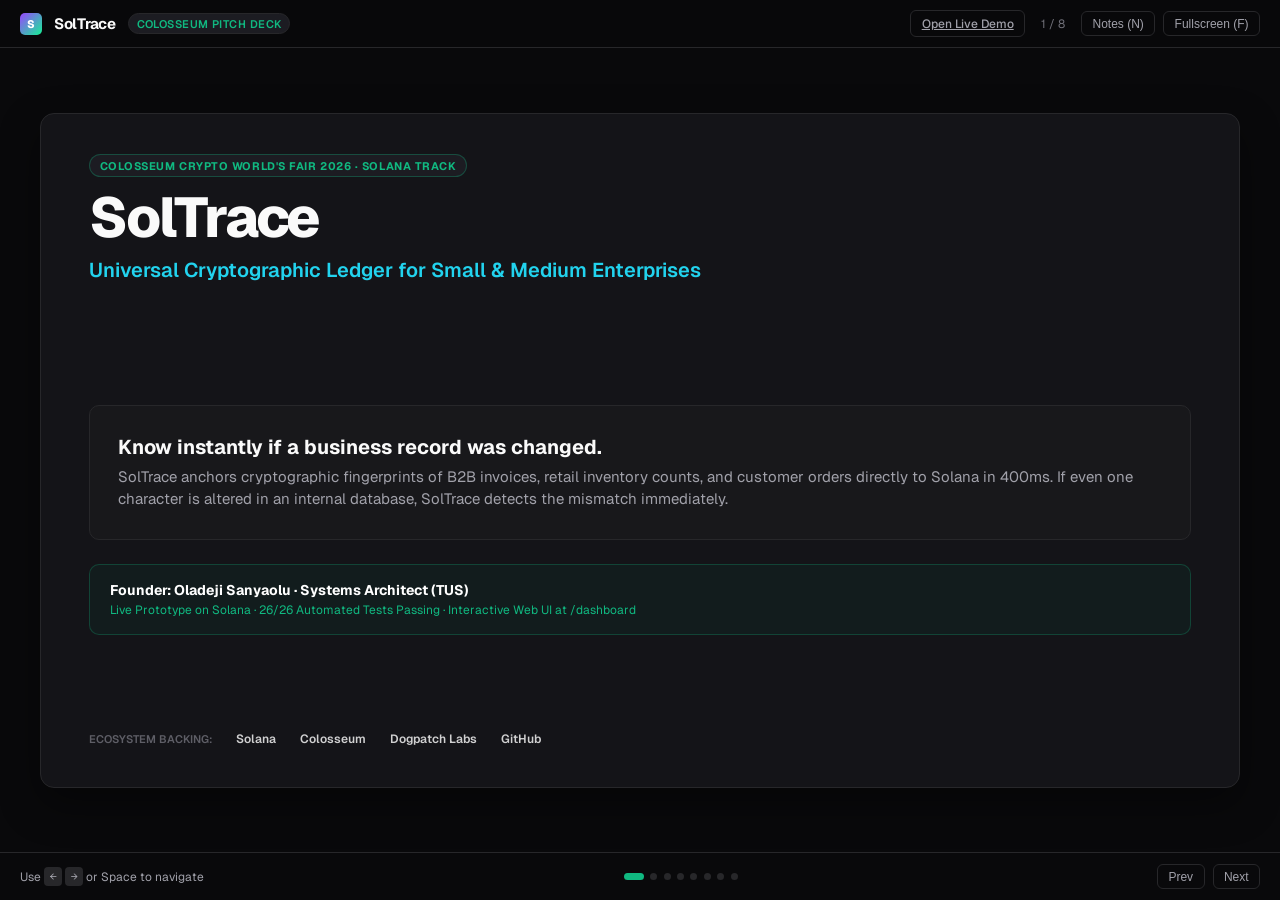
==== soltrace/static/presentation.html @ b333f0be "feat(presentation): add web presentation viewer and route /presentation" ====
<!DOCTYPE html>
<html lang="en">
<head>
  <meta charset="UTF-8">
  <meta name="viewport" content="width=device-width, initial-scale=1">
  <meta name="color-scheme" content="dark">
  <title>SolTrace — Colosseum Crypto World's Fair 2026 Pitch Deck</title>
  <link rel="preconnect" href="https://fonts.googleapis.com">
  <link rel="preconnect" href="https://fonts.gstatic.com" crossorigin>
  <link rel="stylesheet" href="https://fonts.googleapis.com/css2?family=Geist:wght@400;500;600;700;800&family=Geist+Mono:wght@400;500;600&display=swap">
  <style>
    :root {
      --bg: #09090b;
      --card-bg: #141418;
      --card-border: #27272a;
      --pill-bg: #1c1c22;
      --text: #fafafa;
      --text-muted: #a1a1aa;
      --text-dim: #71717a;
      --cyan: #22d3ee;
      --emerald: #10b981;
      --rose: #f43f5e;
      --purple: #9945FF;
      --amber: #f59e0b;
      --font-sans: 'Geist', -apple-system, BlinkMacSystemFont, sans-serif;
      --font-mono: 'Geist Mono', monospace;
    }

    *, *::before, *::after {
      box-sizing: border-box;
      margin: 0;
      padding: 0;
    }

    body {
      background-color: var(--bg);
      color: var(--text);
      font-family: var(--font-sans);
      overflow: hidden;
      width: 100vw;
      height: 100vh;
      display: flex;
      flex-direction: column;
      user-select: none;
    }

    /* Top presentation navigation bar */
    .deck-topbar {
      height: 48px;
      border-bottom: 1px solid var(--card-border);
      background: rgba(9, 9, 11, 0.85);
      backdrop-filter: blur(12px);
      display: flex;
      align-items: center;
      justify-content: space-between;
      padding: 0 1.25rem;
      z-index: 50;
      flex-shrink: 0;
    }

    .brand-group {
      display: flex;
      align-items: center;
      gap: 0.75rem;
    }

    .brand-mark {
      width: 22px;
      height: 22px;
      border-radius: 5px;
      background: linear-gradient(135deg, var(--purple), #14F195);
      display: flex;
      align-items: center;
      justify-content: center;
      font-size: 11px;
      font-weight: 800;
      color: #fff;
    }

    .brand-name {
      font-weight: 700;
      font-size: 0.9375rem;
      letter-spacing: -0.02em;
    }

    .brand-tag {
      font-size: 0.6875rem;
      font-weight: 600;
      color: var(--emerald);
      background: var(--pill-bg);
      border: 1px solid var(--card-border);
      padding: 0.15rem 0.5rem;
      border-radius: 9999px;
      text-transform: uppercase;
      letter-spacing: 0.04em;
    }

    .topbar-controls {
      display: flex;
      align-items: center;
      gap: 0.5rem;
    }

    .btn-ctrl {
      background: transparent;
      border: 1px solid var(--card-border);
      color: var(--text-muted);
      font-size: 0.75rem;
      font-weight: 500;
      padding: 0.3rem 0.65rem;
      border-radius: 6px;
      cursor: pointer;
      transition: all 0.15s ease;
      display: inline-flex;
      align-items: center;
      gap: 0.35rem;
    }

    .btn-ctrl:hover {
      background: var(--card-bg);
      color: var(--text);
      border-color: #3f3f46;
    }

    .btn-ctrl.active {
      background: var(--card-bg);
      color: var(--emerald);
      border-color: var(--emerald);
    }

    /* Deck viewport and slides */
    .deck-viewport {
      flex: 1;
      display: flex;
      align-items: center;
      justify-content: center;
      position: relative;
      padding: 1rem 1.5rem;
    }

    .slide {
      width: 100%;
      max-width: 1200px;
      height: 100%;
      max-height: 675px; /* 16:9 aspect ratio */
      background: var(--card-bg);
      border: 1px solid var(--card-border);
      border-radius: 14px;
      box-shadow: 0 16px 40px rgba(0, 0, 0, 0.4);
      display: none;
      flex-direction: column;
      padding: 2.5rem 3rem;
      position: relative;
      animation: fadeIn 0.25s ease-out;
    }

    .slide.active {
      display: flex;
    }

    @keyframes fadeIn {
      from { opacity: 0; transform: translateY(6px); }
      to { opacity: 1; transform: translateY(0); }
    }

    /* Header component inside slide */
    .slide-header {
      margin-bottom: 1.5rem;
      flex-shrink: 0;
    }

    .slide-eyebrow {
      display: inline-flex;
      align-items: center;
      font-size: 0.6875rem;
      font-weight: 700;
      letter-spacing: 0.05em;
      text-transform: uppercase;
      padding: 0.2rem 0.6rem;
      border-radius: 9999px;
      background: var(--pill-bg);
      border: 1px solid var(--card-border);
      margin-bottom: 0.6rem;
    }

    .slide-eyebrow.green { color: var(--emerald); border-color: rgba(16, 185, 129, 0.3); }
    .slide-eyebrow.rose { color: var(--rose); border-color: rgba(244, 63, 94, 0.3); }
    .slide-eyebrow.cyan { color: var(--cyan); border-color: rgba(34, 211, 238, 0.3); }

    .slide-title {
      font-size: 1.875rem;
      font-weight: 800;
      letter-spacing: -0.03em;
      color: var(--text);
      line-height: 1.15;
      margin-bottom: 0.35rem;
    }

    .slide-subtitle {
      font-size: 0.9375rem;
      color: var(--text-muted);
      line-height: 1.45;
    }

    .slide-body {
      flex: 1;
      display: flex;
      flex-direction: column;
      justify-content: center;
    }

    /* Cards grid */
    .grid-3 {
      display: grid;
      grid-template-columns: repeat(3, 1fr);
      gap: 1.25rem;
      height: 100%;
    }

    .grid-2 {
      display: grid;
      grid-template-columns: repeat(2, 1fr);
      gap: 1.5rem;
      height: 100%;
    }

    .grid-4 {
      display: grid;
      grid-template-columns: repeat(4, 1fr);
      gap: 1rem;
    }

    .card {
      background: rgba(24, 24, 27, 0.6);
      border: 1px solid var(--card-border);
      border-radius: 10px;
      padding: 1.25rem;
      display: flex;
      flex-direction: column;
    }

    .card.highlight-emerald {
      border-color: rgba(16, 185, 129, 0.4);
      background: rgba(16, 185, 129, 0.04);
    }

    .card.highlight-cyan {
      border-color: rgba(34, 211, 238, 0.4);
      background: rgba(34, 211, 238, 0.04);
    }

    .stat-badge {
      font-size: 2.25rem;
      font-weight: 800;
      letter-spacing: -0.04em;
      line-height: 1;
      margin-bottom: 0.5rem;
    }

    .stat-badge.rose { color: var(--rose); }
    .stat-badge.amber { color: var(--amber); }
    .stat-badge.cyan { color: var(--cyan); }
    .stat-badge.emerald { color: var(--emerald); }

    .card-title {
      font-size: 1rem;
      font-weight: 700;
      color: var(--text);
      margin-bottom: 0.25rem;
    }

    .card-sub {
      font-size: 0.75rem;
      color: var(--text-muted);
      margin-bottom: 0.75rem;
    }

    .card-list {
      list-style: none;
      font-size: 0.8125rem;
      color: var(--text);
      display: flex;
      flex-direction: column;
      gap: 0.45rem;
      line-height: 1.4;
    }

    .card-list li {
      position: relative;
      padding-left: 0.95rem;
    }

    .card-list li::before {
      content: '•';
      position: absolute;
      left: 0;
      color: var(--text-muted);
    }

    /* Architecture / Flow row */
    .flow-row {
      display: grid;
      grid-template-columns: repeat(4, 1fr);
      gap: 1rem;
      align-items: stretch;
      margin-bottom: 1.25rem;
    }

    .flow-card {
      background: #18181b;
      border: 1px solid var(--card-border);
      border-radius: 8px;
      padding: 1rem;
      display: flex;
      flex-direction: column;
      gap: 0.4rem;
    }

    .flow-card-head {
      font-size: 0.6875rem;
      font-weight: 700;
      text-transform: uppercase;
      letter-spacing: 0.04em;
    }

    .flow-card-title {
      font-size: 0.9375rem;
      font-weight: 700;
      color: var(--text);
    }

    .flow-card-body {
      font-size: 0.75rem;
      color: var(--text-muted);
      line-height: 1.4;
    }

    /* Comparison Table */
    .comp-table {
      width: 100%;
      border-collapse: collapse;
      font-size: 0.8125rem;
      margin-bottom: 1.25rem;
    }

    .comp-table th {
      text-align: left;
      font-size: 0.6875rem;
      font-weight: 700;
      text-transform: uppercase;
      color: var(--text-muted);
      padding: 0.5rem 0.85rem;
      border-bottom: 1px solid var(--card-border);
    }

    .comp-table td {
      padding: 0.75rem 0.85rem;
      border-bottom: 1px solid var(--card-border);
      color: var(--text);
    }

    .comp-table tr.highlight-row {
      background: rgba(16, 185, 129, 0.08);
      font-weight: 600;
    }

    .comp-table tr.highlight-row td {
      border-top: 1px solid var(--emerald);
      border-bottom: 1px solid var(--emerald);
      color: #fff;
    }

    /* Footer Bottom Controls */
    .deck-bottombar {
      height: 48px;
      border-top: 1px solid var(--card-border);
      background: var(--bg);
      display: flex;
      align-items: center;
      justify-content: space-between;
      padding: 0 1.25rem;
      font-size: 0.75rem;
      color: var(--text-muted);
      z-index: 50;
      flex-shrink: 0;
    }

    .slide-dots {
      display: flex;
      align-items: center;
      gap: 0.4rem;
    }

    .dot {
      width: 7px;
      height: 7px;
      border-radius: 50%;
      background: var(--card-border);
      cursor: pointer;
      transition: all 0.2s ease;
    }

    .dot.active {
      width: 20px;
      border-radius: 9999px;
      background: var(--emerald);
    }

    /* Speaker Notes Modal */
    .notes-drawer {
      position: fixed;
      bottom: 48px;
      left: 0;
      right: 0;
      height: 160px;
      background: rgba(15, 15, 18, 0.98);
      border-top: 1px solid var(--card-border);
      padding: 1.25rem 2rem;
      overflow-y: auto;
      z-index: 100;
      display: none;
      box-shadow: 0 -10px 30px rgba(0, 0, 0, 0.5);
    }

    .notes-drawer.open {
      display: block;
    }

    .notes-title {
      font-size: 0.6875rem;
      font-weight: 700;
      text-transform: uppercase;
      letter-spacing: 0.05em;
      color: var(--emerald);
      margin-bottom: 0.35rem;
    }

    .notes-text {
      font-size: 0.875rem;
      color: var(--text);
      line-height: 1.6;
      font-family: var(--font-sans);
    }

    .mono { font-family: var(--font-mono); }
  </style>
</head>
<body>

  <!-- Top bar -->
  <header class="deck-topbar">
    <div class="brand-group">
      <div class="brand-mark">S</div>
      <span class="brand-name">SolTrace</span>
      <span class="brand-tag">Colosseum Pitch Deck</span>
    </div>
    <div class="topbar-controls">
      <a href="/dashboard" class="btn-ctrl" target="_blank" rel="noopener">Open Live Demo</a>
      <span style="font-size:0.75rem; color:var(--text-dim); margin:0 0.5rem;" id="slide-num-label">1 / 8</span>
      <button class="btn-ctrl" id="btn-notes" title="Toggle speaker notes (N)">Notes (N)</button>
      <button class="btn-ctrl" id="btn-fullscreen" title="Toggle fullscreen (F)">Fullscreen (F)</button>
    </div>
  </header>

  <!-- Slide Viewport -->
  <main class="deck-viewport">

    <!-- ================= SLIDE 1 ================= -->
    <section class="slide active" id="slide-1" data-title="Title Slide">
      <div class="slide-header">
        <span class="slide-eyebrow green">Colosseum Crypto World's Fair 2026 · Solana Track</span>
        <h1 class="slide-title" style="font-size:3.5rem; letter-spacing:-0.04em;">SolTrace</h1>
        <p class="slide-subtitle" style="font-size:1.25rem; font-weight:600; color:var(--cyan);">
          Universal Cryptographic Ledger for Small & Medium Enterprises
        </p>
      </div>
      <div class="slide-body">
        <div class="card" style="margin-bottom:1.5rem; background:#18181b; padding:1.75rem;">
          <h2 style="font-size:1.25rem; font-weight:700; margin-bottom:0.4rem;">Know instantly if a business record was changed.</h2>
          <p style="color:var(--text-muted); font-size:0.9375rem; line-height:1.5;">
            SolTrace anchors cryptographic fingerprints of B2B invoices, retail inventory counts, and customer orders directly to Solana in 400ms. If even one character is altered in an internal database, SolTrace detects the mismatch immediately.
          </p>
        </div>
        <div class="card" style="padding:1rem 1.25rem; background:rgba(16, 185, 129, 0.05); border-color:rgba(16, 185, 129, 0.25);">
          <div style="font-weight:700; font-size:0.875rem; color:#fff;">
            Founder: Oladeji Sanyaolu · Systems Architect (TUS)
          </div>
          <div style="font-size:0.75rem; color:var(--emerald); margin-top:0.2rem;">
            Live Prototype on Solana · 26/26 Automated Tests Passing · Interactive Web UI at /dashboard
          </div>
        </div>
      </div>
      <div style="margin-top:auto; display:flex; gap:1.5rem; align-items:center; opacity:0.8;">
        <span style="font-size:0.6875rem; font-weight:600; color:var(--text-dim); text-transform:uppercase;">Ecosystem Backing:</span>
        <span style="font-size:0.75rem; font-weight:600; color:#fff;">Solana</span>
        <span style="font-size:0.75rem; font-weight:600; color:#fff;">Colosseum</span>
        <span style="font-size:0.75rem; font-weight:600; color:#fff;">Dogpatch Labs</span>
        <span style="font-size:0.75rem; font-weight:600; color:#fff;">GitHub</span>
      </div>
    </section>

    <!-- ================= SLIDE 2 ================= -->
    <section class="slide" id="slide-2" data-title="The Problem">
      <div class="slide-header">
        <span class="slide-eyebrow rose">The Problem · $180B+ Annual Crisis</span>
        <h2 class="slide-title">Centralized Business Databases Are Completely Mutable</h2>
        <p class="slide-subtitle">QuickBooks, Shopify, and SQL databases permit silent out-of-band record alterations with zero cryptographic trace.</p>
      </div>
      <div class="slide-body">
        <div class="grid-3">
          <div class="card">
            <div class="stat-badge rose">$3.0B+</div>
            <h3 class="card-title">B2B Wire & Invoice Fraud (BEC)</h3>
            <p class="card-sub">FBI IC3 Report · $123k avg loss per business</p>
            <ul class="card-list">
              <li>Attackers or rogue insiders alter recipient IBANs in database right before payout approval.</li>
              <li>Accounts payable wires funds to offshore scammer account.</li>
              <li>Standard database logs can be wiped or truncated by anyone with server privileges.</li>
            </ul>
          </div>
          <div class="card">
            <div class="stat-badge amber">$112B+</div>
            <h3 class="card-title">Retail Inventory Shrinkage</h3>
            <p class="card-sub">NRF Annual Survey · 29% Employee Theft</p>
            <ul class="card-list">
              <li>Workers physically take high-value laptops/GPUs and overwrite stock quantities in SQL.</li>
              <li>Missing stock written off as "damaged goods" with zero mathematical non-repudiation.</li>
              <li>Inventory systems only store the latest state, leaving owners unable to prove fraud.</li>
            </ul>
          </div>
          <div class="card">
            <div class="stat-badge cyan">5%</div>
            <h3 class="card-title">Annual Revenue Lost to Fraud</h3>
            <p class="card-sub">ACFE Global Study · $100k+ median loss</p>
            <ul class="card-list">
              <li>Billing tampering schemes persist for 12+ months before accidental discovery.</li>
              <li>Small businesses lack complex multi-tier internal controls.</li>
              <li>CPAs spend hundreds of hours manually sampling paper receipts with zero certainty.</li>
            </ul>
          </div>
        </div>
      </div>
    </section>

    <!-- ================= SLIDE 3 ================= -->
    <section class="slide" id="slide-3" data-title="The Solution">
      <div class="slide-header">
        <span class="slide-eyebrow green">The Solution · Zero-Trust Integrity</span>
        <h2 class="slide-title">SolTrace: An Invisible Cryptographic Sidecar for Any SME</h2>
        <p class="slide-subtitle">Computes deterministic state seals and anchors them to Solana in ~400ms with zero crypto friction.</p>
      </div>
      <div class="slide-body">
        <div class="flow-row">
          <div class="flow-card">
            <span class="flow-card-head" style="color:var(--text-muted);">1. Business Source</span>
            <div class="flow-card-title">Existing Software</div>
            <div class="flow-card-body">QuickBooks, Xero, Shopify, InvenTree, and SQL databases emit webhook events.</div>
          </div>
          <div class="flow-card" style="border-color:var(--cyan);">
            <span class="flow-card-head" style="color:var(--cyan);">2. SolTrace Sidecar</span>
            <div class="flow-card-title">Deterministic Seal</div>
            <div class="flow-card-body">Canonical JSON normalizer computes SHA-256 state seal across critical business values.</div>
          </div>
          <div class="flow-card" style="border-color:var(--purple);">
            <span class="flow-card-head" style="color:var(--purple);">3. Solana Consensus</span>
            <div class="flow-card-title">SPL Memo Program</div>
            <div class="flow-card-body">Anchors fingerprint directly on-chain in 400ms for $0.00025. Zero private data on-chain.</div>
          </div>
          <div class="flow-card" style="border-color:var(--emerald);">
            <span class="flow-card-head" style="color:var(--emerald);">4. Continuous Audit</span>
            <div class="flow-card-title">Tamper Detection</div>
            <div class="flow-card-body">Live SQL row compared against Solana seal. Immediate alert & forensic diff if modified.</div>
          </div>
        </div>
        <div class="grid-3">
          <div class="card">
            <h4 style="font-size:0.875rem; font-weight:700; color:var(--cyan); margin-bottom:0.25rem;">Deterministic State Seals</h4>
            <p style="font-size:0.75rem; color:var(--text-muted);">Lexicographically sorted JSON keys and normalized whitespace guarantee exact identical hashes across platforms.</p>
          </div>
          <div class="card">
            <h4 style="font-size:0.875rem; font-weight:700; color:var(--emerald); margin-bottom:0.25rem;">400ms Sub-Second Finality</h4>
            <p style="font-size:0.75rem; color:var(--text-muted);">Powered by Solana's SPL Memo Program. Instant confirmation during checkout or invoice issuance with zero lag.</p>
          </div>
          <div class="card">
            <h4 style="font-size:0.875rem; font-weight:700; color:var(--purple); margin-bottom:0.25rem;">Zero Private Data Leaks</h4>
            <p style="font-size:0.75rem; color:var(--text-muted);">Only one-way mathematical digests go on-chain. Confidential customer details and pricing remain 100% private.</p>
          </div>
        </div>
      </div>
    </section>

    <!-- ================= SLIDE 4 ================= -->
    <section class="slide" id="slide-4" data-title="Why Solana?">
      <div class="slide-header">
        <span class="slide-eyebrow cyan">Why Solana? · Sub-Cent Microeconomics</span>
        <h2 class="slide-title">Sub-Cent Cost & 400ms Finality Make Business Sealing Viable</h2>
        <p class="slide-subtitle">Solana is the only public blockchain where logging every commercial state transition is economically rational.</p>
      </div>
      <div class="slide-body">
        <table class="comp-table">
          <thead>
            <tr>
              <th>Platform</th>
              <th>Cost for 100,000 Records</th>
              <th>Confirmation Latency</th>
              <th>Commercial Verdict</th>
            </tr>
          </thead>
          <tbody>
            <tr>
              <td><strong>Ethereum Mainnet</strong></td>
              <td style="color:var(--rose);">~$25,000+</td>
              <td>12–15 min finality</td>
              <td style="color:var(--text-muted);">Financially impossible for SMEs</td>
            </tr>
            <tr>
              <td><strong>Polygon / Arbitrum L2s</strong></td>
              <td style="color:var(--amber);">~$200 – $500</td>
              <td>2–5 min finality</td>
              <td style="color:var(--text-muted);">Too expensive for daily inventory transactions</td>
            </tr>
            <tr>
              <td><strong>AWS CloudTrail / Splunk</strong></td>
              <td style="color:var(--amber);">~$400 / month</td>
              <td>Centralized DB</td>
              <td style="color:var(--text-muted);">Mutable centralized SQL; zero non-repudiation</td>
            </tr>
            <tr class="highlight-row">
              <td><strong>Solana Memo Program</strong></td>
              <td style="color:var(--emerald); font-weight:700;">&lt;$25.00 Total</td>
              <td>400ms Sub-Second</td>
              <td style="color:var(--emerald);">1,000x Cheaper • Sub-Cent Commercial Viability</td>
            </tr>
          </tbody>
        </table>
        <div class="grid-3">
          <div class="card highlight-emerald">
            <div class="stat-badge emerald" style="font-size:1.75rem;">$0.00025</div>
            <div class="card-title">Per Anchor Cost</div>
            <div style="font-size:0.75rem; color:var(--text-muted);">100,000 commercial record seals cost less than $25 total on Solana.</div>
          </div>
          <div class="card highlight-cyan">
            <div class="stat-badge cyan" style="font-size:1.75rem;">400ms</div>
            <div class="card-title">Slot Finality</div>
            <div style="font-size:0.75rem; color:var(--text-muted);">Instant record sealing with zero POS checkout or accounting delay.</div>
          </div>
          <div class="card">
            <div class="stat-badge" style="color:var(--purple); font-size:1.75rem;">&gt;95%</div>
            <div class="card-title">SaaS Gross Margins</div>
            <div style="font-size:0.75rem; color:var(--text-muted);">SolTrace charges $49–$149/mo while paying ~$2 in on-chain fees.</div>
          </div>
        </div>
      </div>
    </section>

    <!-- ================= SLIDE 5 ================= -->
    <section class="slide" id="slide-5" data-title="Working Prototype">
      <div class="slide-header">
        <span class="slide-eyebrow green">Working Prototype · 3 Core Verticals</span>
        <h2 class="slide-title">Live Interactive Showcase: 3 Steps Across 3 Verticals</h2>
        <p class="slide-subtitle">Fully working FastAPI REST gateway, Swagger UI (/docs), visual dashboard (/dashboard), and live verification badges.</p>
      </div>
      <div class="slide-body">
        <div class="grid-2">
          <div class="card" style="padding:1.5rem; background:#18181b;">
            <div style="font-size:0.75rem; font-weight:700; color:var(--cyan); text-transform:uppercase; margin-bottom:0.75rem;">
              The 3-Step Interactive Paradigm
            </div>
            <div style="display:flex; flex-direction:column; gap:1rem;">
              <div style="border-left:2px solid var(--emerald); padding-left:0.75rem;">
                <div style="font-weight:700; font-size:0.875rem;">Step 1: Seal Original</div>
                <div style="font-size:0.75rem; color:var(--text-muted);">Saves SHA-256 fingerprint on Solana Memo program. Returns confirmed signature link.</div>
              </div>
              <div style="border-left:2px solid var(--rose); padding-left:0.75rem;">
                <div style="font-weight:700; font-size:0.875rem;">Step 2: Someone Edits Database</div>
                <div style="font-size:0.75rem; color:var(--text-muted);">Simulates out-of-band SQL overwrite attack. App itself doesn't notice until audited.</div>
              </div>
              <div style="border-left:2px solid var(--cyan); padding-left:0.75rem;">
                <div style="font-weight:700; font-size:0.875rem;">Step 3: Check Against Solana</div>
                <div style="font-size:0.75rem; color:var(--text-muted);">Recalculates live hash and compares to on-chain seal. Instant forensic diff alert.</div>
              </div>
            </div>
          </div>
          <div class="card" style="padding:1.5rem;">
            <div style="font-size:0.75rem; font-weight:700; color:var(--emerald); text-transform:uppercase; margin-bottom:0.75rem;">
              Proven Across 3 Commercial Verticals
            </div>
            <div style="display:flex; flex-direction:column; gap:0.85rem;">
              <div>
                <div style="font-weight:700; font-size:0.875rem; color:#fff;">🧾 B2B Invoices & BEC Wire Defense</div>
                <div style="font-size:0.75rem; color:var(--text-muted);">Protects €18,265.50 invoice. Halts altered recipient IBAN & +€4k inflation fraud.</div>
              </div>
              <div>
                <div style="font-weight:700; font-size:0.875rem; color:#fff;">📦 Retail Hardware Inventory</div>
                <div style="font-size:0.75rem; color:var(--text-muted);">Store vault: Catches 10 stolen MacBooks (€28,990 shrinkage) and swapped RAM/SSD specs.</div>
              </div>
              <div>
                <div style="font-weight:700; font-size:0.875rem; color:#fff;">🛒 Customer Orders & Fulfilment</div>
                <div style="font-size:0.75rem; color:var(--text-muted);">E-commerce order: Catches address redirect to scammer drop house before shipping.</div>
              </div>
              <div style="padding-top:0.5rem; border-top:1px solid var(--card-border); font-size:0.75rem; color:var(--emerald);">
                ✔ Printable CPA Audit Certificates + Embeddable Verification Badges
              </div>
            </div>
          </div>
        </div>
      </div>
    </section>

    <!-- ================= SLIDE 6 ================= -->
    <section class="slide" id="slide-6" data-title="Business Model">
      <div class="slide-header">
        <span class="slide-eyebrow cyan">Business Model & GTM · Predictable SaaS</span>
        <h2 class="slide-title">High-Margin B2B SaaS with Organic App Store Distribution</h2>
        <p class="slide-subtitle">SMEs pay standard fiat subscriptions via Stripe. SolTrace handles gas, RPCs, and key management behind the scenes.</p>
      </div>
      <div class="slide-body">
        <div class="grid-2">
          <div class="card">
            <h3 class="card-title" style="color:var(--emerald); margin-bottom:1rem;">Predictable SaaS Tiers</h3>
            <div style="display:flex; flex-direction:column; gap:1rem;">
              <div>
                <div style="font-weight:700; font-size:0.9375rem;">Starter — $49 / month</div>
                <div style="font-size:0.75rem; color:var(--text-muted);">Up to 25,000 anchors/mo for retail shops & local businesses. Standard REST API.</div>
              </div>
              <div>
                <div style="font-weight:700; font-size:0.9375rem;">Growth — $149 / month</div>
                <div style="font-size:0.75rem; color:var(--text-muted);">Up to 100,000 anchors/mo + webhooks + 1-click verification badges + CPA certificates.</div>
              </div>
              <div>
                <div style="font-weight:700; font-size:0.9375rem;">Enterprise — $299+ / month</div>
                <div style="font-size:0.75rem; color:var(--text-muted);">Custom Postgres/MySQL CDC daemons, multi-store audit consolidation & SLA.</div>
              </div>
              <div style="font-size:0.75rem; color:var(--emerald); font-weight:600; padding-top:0.5rem; border-top:1px solid var(--card-border);">
                On-chain fees cost &lt;$2/mo per customer yielding &gt;95% gross margins.
              </div>
            </div>
          </div>
          <div class="card">
            <h3 class="card-title" style="color:var(--cyan); margin-bottom:1rem;">Frictionless Distribution Channels</h3>
            <div style="display:flex; flex-direction:column; gap:1.1rem;">
              <div>
                <div style="font-weight:700; font-size:0.875rem;">1. Accounting & POS App Stores</div>
                <div style="font-size:0.75rem; color:var(--text-muted);">1-click connectors for QuickBooks, Xero, and Shopify. Zero behavioral change required for SMEs.</div>
              </div>
              <div>
                <div style="font-weight:700; font-size:0.875rem;">2. CPA & Accounting Channel Partners</div>
                <div style="font-size:0.75rem; color:var(--text-muted);">Accounting firms mandate SolTrace to clients to cut year-end manual audit preparation by 80%.</div>
              </div>
              <div>
                <div style="font-weight:700; font-size:0.875rem;">3. Developer & SQL Extensions</div>
                <div style="font-size:0.75rem; color:var(--text-muted);">2-line configuration for PostgreSQL, MySQL, Supabase, and SQLite—letting developers seal tables effortlessly.</div>
              </div>
            </div>
          </div>
        </div>
      </div>
    </section>

    <!-- ================= SLIDE 7 ================= -->
    <section class="slide" id="slide-7" data-title="Founder-Market Fit">
      <div class="slide-header">
        <span class="slide-eyebrow green">Founder-Market Fit · Systems Engineering</span>
        <h2 class="slide-title">Built by an Engineer Who Understands Physical & Digital State</h2>
        <p class="slide-subtitle">Combining robotics systems engineering discipline with high-speed cryptographic consensus.</p>
      </div>
      <div class="slide-body">
        <div class="grid-2">
          <div class="card" style="align-items:center; text-align:center; padding:2rem;">
            <div style="width:130px; height:130px; border-radius:50%; background:linear-gradient(135deg, var(--purple), var(--cyan)); padding:3px; margin-bottom:1rem;">
              <div style="width:100%; height:100%; border-radius:50%; background:#18181b; display:flex; align-items:center; justify-content:center; font-size:2.5rem; font-weight:800; color:#fff;">OS</div>
            </div>
            <h3 style="font-size:1.25rem; font-weight:700; color:#fff;">Oladeji Sanyaolu</h3>
            <div style="font-size:0.8125rem; color:var(--cyan); font-weight:600; margin-top:0.2rem;">Founder & Systems Architect</div>
            <p style="font-size:0.75rem; color:var(--text-muted); margin-top:0.5rem; max-width:320px; line-height:1.5;">
              BEng in Computer Engineering with Robotics<br>
              Technological University of the Shannon (TUS)
            </p>
          </div>
          <div class="card" style="padding:1.5rem;">
            <div style="display:flex; flex-direction:column; gap:1rem;">
              <div>
                <div style="font-weight:700; font-size:0.875rem; color:var(--cyan);">Hardware & Systems Engineering Foundation</div>
                <div style="font-size:0.75rem; color:var(--text-muted); margin-top:0.2rem;">Deep expertise in embedded systems, component telemetry, microcontrollers, and state machine validation.</div>
              </div>
              <div>
                <div style="font-weight:700; font-size:0.875rem; color:var(--purple);">Database & Cryptographic Provenance</div>
                <div style="font-size:0.75rem; color:var(--text-muted); margin-top:0.2rem;">Architected the deterministic JSON hasher, verifiable transition ledger, and Solana Memo client with 26/26 automated tests.</div>
              </div>
              <div style="padding-top:0.75rem; border-top:1px solid var(--card-border);">
                <div style="font-size:0.8125rem; font-weight:700; color:var(--emerald); line-height:1.5;">
                  "Every business transaction deserves mathematical certainty. SolTrace bridges Main Street commerce and Solana consensus."
                </div>
              </div>
            </div>
          </div>
        </div>
      </div>
    </section>

    <!-- ================= SLIDE 8 ================= -->
    <section class="slide" id="slide-8" data-title="Roadmap & The Ask">
      <div class="slide-header">
        <span class="slide-eyebrow green">Roadmap & The Ask · Scale to 1,000 SMEs</span>
        <h2 class="slide-title">From Hackathon MVP to Scaling Across 1,000 SMEs</h2>
        <p class="slide-subtitle">Ready to onboard the first cohort of commercial design partners and accounting firms onto Solana.</p>
      </div>
      <div class="slide-body">
        <div class="grid-4" style="margin-bottom:1.25rem;">
          <div class="card highlight-cyan">
            <span style="font-size:0.6875rem; font-weight:700; color:var(--cyan);">Q3 2026 (Now)</span>
            <div style="font-weight:700; font-size:0.875rem; margin-top:0.2rem;">Colosseum MVP</div>
            <div style="font-size:0.6875rem; color:var(--text-muted); margin-top:0.35rem;">Working Solana engine, 26 automated tests, live UI dashboard.</div>
          </div>
          <div class="card">
            <span style="font-size:0.6875rem; font-weight:700; color:var(--text-muted);">Q4 2026</span>
            <div style="font-weight:700; font-size:0.875rem; margin-top:0.2rem;">SME Connectors</div>
            <div style="font-size:0.6875rem; color:var(--text-muted); margin-top:0.35rem;">QuickBooks & Shopify plugins, 50 pilot SMEs.</div>
          </div>
          <div class="card">
            <span style="font-size:0.6875rem; font-weight:700; color:var(--text-muted);">Q1 2027</span>
            <div style="font-weight:700; font-size:0.875rem; margin-top:0.2rem;">Mainnet Launch</div>
            <div style="font-size:0.6875rem; color:var(--text-muted); margin-top:0.35rem;">Public protocol launch, open SDK, CPA audit portal.</div>
          </div>
          <div class="card highlight-emerald">
            <span style="font-size:0.6875rem; font-weight:700; color:var(--emerald);">Q2 2027</span>
            <div style="font-weight:700; font-size:0.875rem; margin-top:0.2rem;">Scale to 1,000 SMEs</div>
            <div style="font-size:0.6875rem; color:var(--text-muted); margin-top:0.35rem;">European & global retail distribution, $1.2M ARR run-rate.</div>
          </div>
        </div>
        <div class="grid-2">
          <div class="card highlight-emerald" style="padding:1.25rem;">
            <div style="font-weight:700; font-size:0.9375rem; color:var(--emerald); margin-bottom:0.4rem;">Hackathon Next Steps & Goals</div>
            <ul class="card-list" style="font-size:0.75rem;">
              <li>Target: Top placement in the Colosseum Crypto World's Fair Solana Track ($100k prize pool).</li>
              <li>Pilot Traction: Onboarding our first 50 retail, wholesale, and B2B design partners across Ireland & UK.</li>
              <li>Ecosystem Growth: Seeking judge feedback, accounting firm intros, and developer integrations.</li>
            </ul>
          </div>
          <div class="card" style="padding:1.25rem;">
            <div style="font-weight:700; font-size:0.9375rem; color:var(--cyan); margin-bottom:0.4rem;">Get In Touch</div>
            <div style="font-size:0.75rem; display:flex; flex-direction:column; gap:0.25rem; color:var(--text-muted);">
              <div><strong style="color:#fff;">Founder:</strong> Oladeji Sanyaolu</div>
              <div><strong style="color:#fff;">Email:</strong> oladejisanyaolu@gmail.com</div>
              <div><strong style="color:#fff;">GitHub:</strong> github.com/DSGuy02</div>
              <div><strong style="color:#fff;">Project:</strong> SolTrace (Universal SME Cryptographic Ledger)</div>
            </div>
          </div>
        </div>
      </div>
    </section>

  </main>

  <!-- Speaker Notes Drawer -->
  <div class="notes-drawer" id="notes-drawer">
    <div class="notes-title" id="notes-slide-title">Slide 1: Title & Hook</div>
    <div class="notes-text" id="notes-content">
      "Good afternoon judges. My name is Oladeji Sanyaolu, and today I am excited to present SolTrace: the universal cryptographic ledger for Small and Medium Enterprises, powered by Solana..."
    </div>
  </div>

  <!-- Bottom Navigation Bar -->
  <footer class="deck-bottombar">
    <div>
      <span>Use <kbd style="background:var(--card-border); padding:0.15rem 0.35rem; border-radius:4px; font-family:var(--font-mono); font-size:0.6875rem;">←</kbd> <kbd style="background:var(--card-border); padding:0.15rem 0.35rem; border-radius:4px; font-family:var(--font-mono); font-size:0.6875rem;">→</kbd> or Space to navigate</span>
    </div>
    <div class="slide-dots" id="slide-dots">
      <div class="dot active" data-slide="1"></div>
      <div class="dot" data-slide="2"></div>
      <div class="dot" data-slide="3"></div>
      <div class="dot" data-slide="4"></div>
      <div class="dot" data-slide="5"></div>
      <div class="dot" data-slide="6"></div>
      <div class="dot" data-slide="7"></div>
      <div class="dot" data-slide="8"></div>
    </div>
    <div style="display:flex; gap:0.5rem;">
      <button class="btn-ctrl" id="btn-prev">Prev</button>
      <button class="btn-ctrl" id="btn-next">Next</button>
    </div>
  </footer>

  <script>
    const totalSlides = 8;
    let currentSlide = 1;

    const speakerNotes = {
      1: `[00:00 - 00:20] SPEAKER SCRIPT:\n"Good afternoon judges. My name is Oladeji Sanyaolu, and today I am excited to present SolTrace: the universal cryptographic ledger for Small and Medium Enterprises, powered by Solana.\n\nOver 400 million SMEs run daily operations on invoices, stock counts, and orders stored in standard relational databases. But traditional business databases have a fatal flaw: they are completely mutable. Anyone with direct database access or compromised credentials can alter records with zero cryptographic trace.\n\nSolTrace brings mathematical non-repudiation to Main Street business operations."`,
      2: `[00:20 - 00:50] SPEAKER SCRIPT:\n"Here is the root vulnerability in business software today: relational databases are mutable by design.\n\nIf an attacker breaches a company's email or an insider wants to steal money, they do not hack the bank. They alter the invoice database: changing the recipient IBAN to an offshore account right before Accounts Payable hits wire transfer. The FBI reports over $3 Billion in annual BEC wire fraud losses, averaging $123,000 per business.\n\nIn retail, the National Retail Federation reports over $112 Billion lost to shrinkage, with nearly 30% caused by employee theft. Employees quietly decrement stock numbers in MySQL to hide stolen laptops as damaged goods.\n\nAnd because standard databases only record current state, businesses lose 5% of their revenue annually with zero cryptographic defense."`,
      3: `[00:50 - 01:25] SPEAKER SCRIPT:\n"SolTrace solves this by giving every SME an invisible cryptographic sidecar powered by Solana.\n\nIt integrates seamlessly with the software businesses already run: QuickBooks, Xero, Shopify, InvenTree, and standard PostgreSQL or MySQL databases.\n\nWhenever an invoice is generated or inventory arrives, SolTrace computes a deterministic SHA-256 seal across the critical fields and commits it directly to Solana in 400 milliseconds.\n\nCrucially: zero private customer information or pricing secrets ever go on-chain—only one-way mathematical digests.\n\nIf anyone attempts an unauthorized database edit, SolTrace detects the mismatch immediately and halts the fraudulent payout before money or merchandise leaves the building."`,
      4: `[01:25 - 01:55] SPEAKER SCRIPT:\n"Why does this have to be built on Solana? Because of micro-cent economics and sub-second speed.\n\nA busy distributor or retail store generates thousands of invoices and inventory updates every week. On Ethereum, logging records costs thousands of dollars. On L2 rollups, costs still reach hundreds of dollars with multi-minute delays.\n\nOn Solana, anchoring 100,000 records costs less than $25 total. With 400ms block times, records are sealed instantly.\n\nThis enables SolTrace to charge simple, accessible $49 to $149 monthly fiat subscriptions while operating at greater than 95% software gross profit margins."`,
      5: `[01:55 - 02:20] SPEAKER SCRIPT:\n"This is not a slide mockup—SolTrace is a fully functional prototype tested with 26 automated unit and integration suites.\n\nOur dashboard demonstrates the entire 3-step lifecycle:\nStep 1: Seal the original record on Solana.\nStep 2: Simulate an insider or hacker modifying database values via SQL.\nStep 3: Instant on-chain verification flagging the exact altered fields with a forensic diff table.\n\nWe demonstrate this across three real verticals: B2B Invoices, Retail Hardware, and Customer Orders.\n\nWe also generate one-page printable CPA audit certificates and embeddable verification badges."`,
      6: `[02:20 - 02:40] SPEAKER SCRIPT:\n"Our go-to-market strategy requires zero behavioral change. We do not ask small businesses to become crypto believers or set up Phantom wallets.\n\nWe sell simple B2B SaaS for $49 to $149 a month. Because Solana transaction costs are a fraction of a cent, our gross margins exceed 95%.\n\nWe distribute directly through the app stores SMEs already use: QuickBooks, Xero, and Shopify.\n\nWe also partner with auditing and accounting firms, who will recommend SolTrace to their clients because it cuts their annual audit prep time by 80%."`,
      7: `[02:40 - 02:55] SPEAKER SCRIPT:\n"Judges, I built SolTrace because I have spent years working directly at the intersection of computer engineering, physical systems, and software.\n\nAs a Computer and Robotics Engineer from TUS, I know firsthand that physical reality and database records frequently drift apart—and how trivial it is for unauthorized users to alter mutable SQL tables.\n\nI built the SolTrace engine from the ground up to solve this for real businesses. We bring the engineering discipline of robotics and the speed of Solana to small business accounting and inventory."`,
      8: `[02:40 - 03:00] SPEAKER SCRIPT:\n"Today, SolTrace is a fully functional prototype with 26 passing automated tests, live Solana anchoring, a REST API with Swagger documentation, and working live demonstrations for invoice fraud, retail inventory shrinkage, and order fulfillment.\n\nWe are competing in the Colosseum Crypto World's Fair to showcase the power of Solana for real-world business trust and win the Solana track.\n\nOur next milestone is launching our QuickBooks and Shopify plugins, onboarding our first 50 pilot SMEs, and scaling to 1,000 paying business customers.\n\nJoin us in building the default trust layer for SME commerce on Solana. Thank you."`
    };

    function showSlide(index) {
      if (index < 1 || index > totalSlides) return;
      currentSlide = index;

      document.querySelectorAll('.slide').forEach((s, idx) => {
        s.classList.toggle('active', idx + 1 === currentSlide);
      });

      document.querySelectorAll('.dot').forEach((d, idx) => {
        d.classList.toggle('active', idx + 1 === currentSlide);
      });

      document.getElementById('slide-num-label').textContent = `${currentSlide} / ${totalSlides}`;

      const activeSlideEl = document.getElementById(`slide-${currentSlide}`);
      const slideTitle = activeSlideEl ? activeSlideEl.getAttribute('data-title') : `Slide ${currentSlide}`;
      document.getElementById('notes-slide-title').textContent = `Slide ${currentSlide}: ${slideTitle}`;
      document.getElementById('notes-content').textContent = speakerNotes[currentSlide] || "No speaker notes for this slide.";
    }

    document.getElementById('btn-next').addEventListener('click', () => showSlide(currentSlide + 1));
    document.getElementById('btn-prev').addEventListener('click', () => showSlide(currentSlide - 1));

    document.querySelectorAll('.dot').forEach(dot => {
      dot.addEventListener('click', () => {
        const target = parseInt(dot.getAttribute('data-slide'), 10);
        showSlide(target);
      });
    });

    const notesDrawer = document.getElementById('notes-drawer');
    const btnNotes = document.getElementById('btn-notes');
    btnNotes.addEventListener('click', () => {
      notesDrawer.classList.toggle('open');
      btnNotes.classList.toggle('active');
    });

    const btnFullscreen = document.getElementById('btn-fullscreen');
    btnFullscreen.addEventListener('click', () => {
      if (!document.fullscreenElement) {
        document.documentElement.requestFullscreen().catch(() => {});
        btnFullscreen.textContent = 'Exit Fullscreen';
      } else {
        document.exitFullscreen().catch(() => {});
        btnFullscreen.textContent = 'Fullscreen (F)';
      }
    });

    window.addEventListener('keydown', (e) => {
      if (e.key === 'ArrowRight' || e.key === ' ' || e.key === 'PageDown') {
        e.preventDefault();
        showSlide(currentSlide + 1);
      } else if (e.key === 'ArrowLeft' || e.key === 'PageUp') {
        e.preventDefault();
        showSlide(currentSlide - 1);
      } else if (e.key === 'Home') {
        e.preventDefault();
        showSlide(1);
      } else if (e.key === 'End') {
        e.preventDefault();
        showSlide(totalSlides);
      } else if (e.key.toLowerCase() === 'n') {
        btnNotes.click();
      } else if (e.key.toLowerCase() === 'f') {
        btnFullscreen.click();
      }
    });

    showSlide(1);
  </script>
</body>
</html>
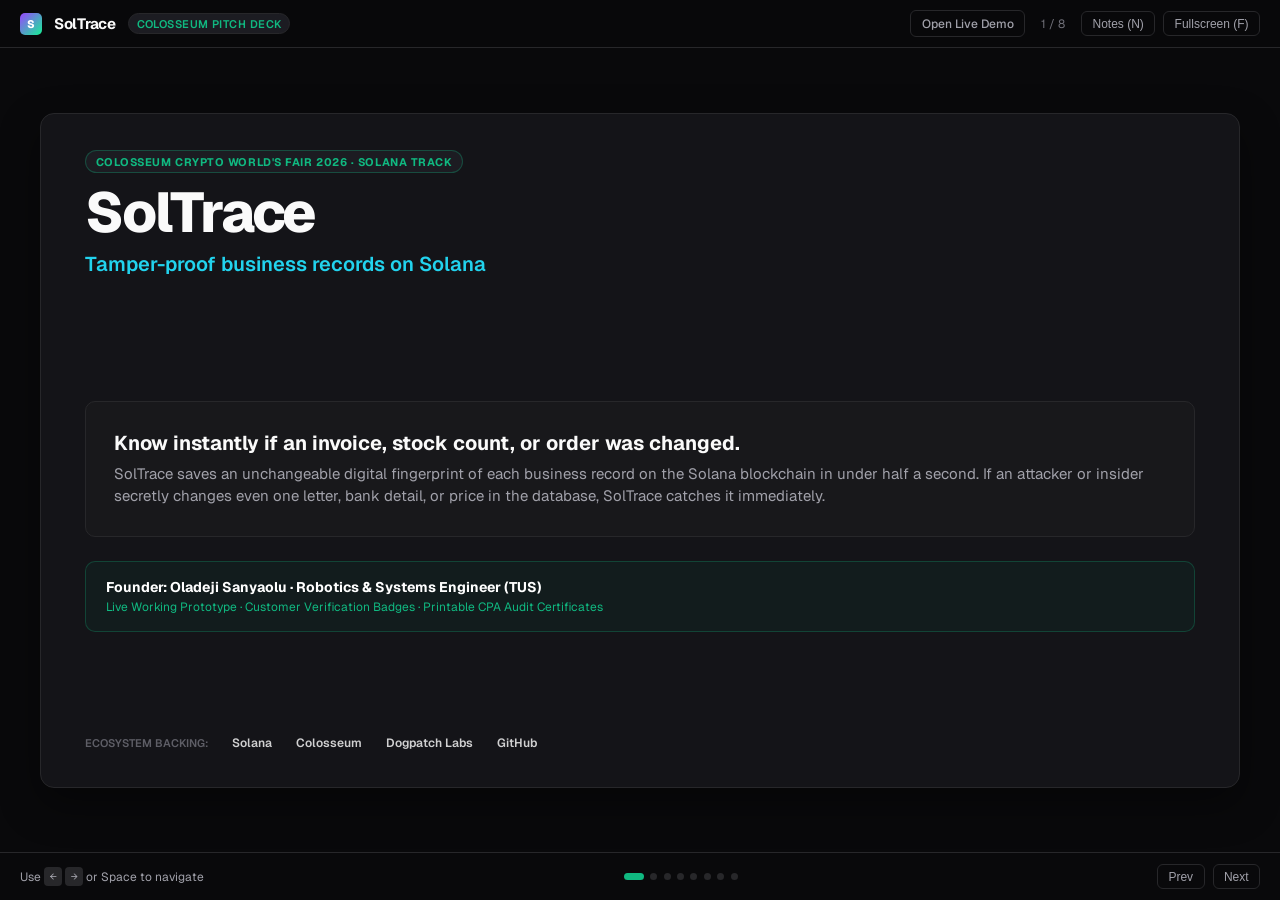
==== commit 356eee47: "feat(presentation): update web deck with plain English content and new features" ====
--- a/soltrace/static/presentation.html
+++ b/soltrace/static/presentation.html
@@ -4,7 +4,7 @@
   <meta charset="UTF-8">
   <meta name="viewport" content="width=device-width, initial-scale=1">
   <meta name="color-scheme" content="dark">
-  <title>SolTrace — Colosseum Crypto World's Fair 2026 Pitch Deck</title>
+  <title>SolTrace — Tamper-Proof Business Records on Solana</title>
   <link rel="preconnect" href="https://fonts.googleapis.com">
   <link rel="preconnect" href="https://fonts.gstatic.com" crossorigin>
   <link rel="stylesheet" href="https://fonts.googleapis.com/css2?family=Geist:wght@400;500;600;700;800&family=Geist+Mono:wght@400;500;600&display=swap">
@@ -114,6 +114,7 @@
       display: inline-flex;
       align-items: center;
       gap: 0.35rem;
+      text-decoration: none;
     }
 
     .btn-ctrl:hover {
@@ -142,14 +143,14 @@
       width: 100%;
       max-width: 1200px;
       height: 100%;
-      max-height: 675px; /* 16:9 aspect ratio */
+      max-height: 675px;
       background: var(--card-bg);
       border: 1px solid var(--card-border);
       border-radius: 14px;
       box-shadow: 0 16px 40px rgba(0, 0, 0, 0.4);
       display: none;
       flex-direction: column;
-      padding: 2.5rem 3rem;
+      padding: 2.25rem 2.75rem;
       position: relative;
       animation: fadeIn 0.25s ease-out;
     }
@@ -163,9 +164,8 @@
       to { opacity: 1; transform: translateY(0); }
     }
 
-    /* Header component inside slide */
     .slide-header {
-      margin-bottom: 1.5rem;
+      margin-bottom: 1.25rem;
       flex-shrink: 0;
     }
 
@@ -180,7 +180,7 @@
       border-radius: 9999px;
       background: var(--pill-bg);
       border: 1px solid var(--card-border);
-      margin-bottom: 0.6rem;
+      margin-bottom: 0.5rem;
     }
 
     .slide-eyebrow.green { color: var(--emerald); border-color: rgba(16, 185, 129, 0.3); }
@@ -188,12 +188,12 @@
     .slide-eyebrow.cyan { color: var(--cyan); border-color: rgba(34, 211, 238, 0.3); }
 
     .slide-title {
-      font-size: 1.875rem;
+      font-size: 1.75rem;
       font-weight: 800;
       letter-spacing: -0.03em;
       color: var(--text);
       line-height: 1.15;
-      margin-bottom: 0.35rem;
+      margin-bottom: 0.3rem;
     }
 
     .slide-subtitle {
@@ -209,7 +209,6 @@
       justify-content: center;
     }
 
-    /* Cards grid */
     .grid-3 {
       display: grid;
       grid-template-columns: repeat(3, 1fr);
@@ -297,45 +296,6 @@
       color: var(--text-muted);
     }
 
-    /* Architecture / Flow row */
-    .flow-row {
-      display: grid;
-      grid-template-columns: repeat(4, 1fr);
-      gap: 1rem;
-      align-items: stretch;
-      margin-bottom: 1.25rem;
-    }
-
-    .flow-card {
-      background: #18181b;
-      border: 1px solid var(--card-border);
-      border-radius: 8px;
-      padding: 1rem;
-      display: flex;
-      flex-direction: column;
-      gap: 0.4rem;
-    }
-
-    .flow-card-head {
-      font-size: 0.6875rem;
-      font-weight: 700;
-      text-transform: uppercase;
-      letter-spacing: 0.04em;
-    }
-
-    .flow-card-title {
-      font-size: 0.9375rem;
-      font-weight: 700;
-      color: var(--text);
-    }
-
-    .flow-card-body {
-      font-size: 0.75rem;
-      color: var(--text-muted);
-      line-height: 1.4;
-    }
-
-    /* Comparison Table */
     .comp-table {
       width: 100%;
       border-collapse: collapse;
@@ -370,7 +330,6 @@
       color: #fff;
     }
 
-    /* Footer Bottom Controls */
     .deck-bottombar {
       height: 48px;
       border-top: 1px solid var(--card-border);
@@ -406,7 +365,6 @@
       background: var(--emerald);
     }
 
-    /* Speaker Notes Modal */
     .notes-drawer {
       position: fixed;
       bottom: 48px;
@@ -471,22 +429,22 @@
         <span class="slide-eyebrow green">Colosseum Crypto World's Fair 2026 · Solana Track</span>
         <h1 class="slide-title" style="font-size:3.5rem; letter-spacing:-0.04em;">SolTrace</h1>
         <p class="slide-subtitle" style="font-size:1.25rem; font-weight:600; color:var(--cyan);">
-          Universal Cryptographic Ledger for Small & Medium Enterprises
+          Tamper-proof business records on Solana
         </p>
       </div>
       <div class="slide-body">
         <div class="card" style="margin-bottom:1.5rem; background:#18181b; padding:1.75rem;">
-          <h2 style="font-size:1.25rem; font-weight:700; margin-bottom:0.4rem;">Know instantly if a business record was changed.</h2>
+          <h2 style="font-size:1.25rem; font-weight:700; margin-bottom:0.4rem;">Know instantly if an invoice, stock count, or order was changed.</h2>
           <p style="color:var(--text-muted); font-size:0.9375rem; line-height:1.5;">
-            SolTrace anchors cryptographic fingerprints of B2B invoices, retail inventory counts, and customer orders directly to Solana in 400ms. If even one character is altered in an internal database, SolTrace detects the mismatch immediately.
+            SolTrace saves an unchangeable digital fingerprint of each business record on the Solana blockchain in under half a second. If an attacker or insider secretly changes even one letter, bank detail, or price in the database, SolTrace catches it immediately.
           </p>
         </div>
         <div class="card" style="padding:1rem 1.25rem; background:rgba(16, 185, 129, 0.05); border-color:rgba(16, 185, 129, 0.25);">
           <div style="font-weight:700; font-size:0.875rem; color:#fff;">
-            Founder: Oladeji Sanyaolu · Systems Architect (TUS)
+            Founder: Oladeji Sanyaolu · Robotics & Systems Engineer (TUS)
           </div>
           <div style="font-size:0.75rem; color:var(--emerald); margin-top:0.2rem;">
-            Live Prototype on Solana · 26/26 Automated Tests Passing · Interactive Web UI at /dashboard
+            Live Working Prototype · Customer Verification Badges · Printable CPA Audit Certificates
           </div>
         </div>
       </div>
@@ -502,40 +460,40 @@
     <!-- ================= SLIDE 2 ================= -->
     <section class="slide" id="slide-2" data-title="The Problem">
       <div class="slide-header">
-        <span class="slide-eyebrow rose">The Problem · $180B+ Annual Crisis</span>
-        <h2 class="slide-title">Centralized Business Databases Are Completely Mutable</h2>
-        <p class="slide-subtitle">QuickBooks, Shopify, and SQL databases permit silent out-of-band record alterations with zero cryptographic trace.</p>
+        <span class="slide-eyebrow rose">The Problem · The Silent Database Crisis</span>
+        <h2 class="slide-title">Any Normal Database Can Be Secretly Edited</h2>
+        <p class="slide-subtitle">When someone changes a number inside a database, the software itself doesn't notice until money or stock is already lost.</p>
       </div>
       <div class="slide-body">
         <div class="grid-3">
           <div class="card">
             <div class="stat-badge rose">$3.0B+</div>
-            <h3 class="card-title">B2B Wire & Invoice Fraud (BEC)</h3>
-            <p class="card-sub">FBI IC3 Report · $123k avg loss per business</p>
+            <h3 class="card-title">Fake Bank Details on Invoices</h3>
+            <p class="card-sub">FBI IC3 Report · $123k avg loss per incident</p>
             <ul class="card-list">
-              <li>Attackers or rogue insiders alter recipient IBANs in database right before payout approval.</li>
-              <li>Accounts payable wires funds to offshore scammer account.</li>
-              <li>Standard database logs can be wiped or truncated by anyone with server privileges.</li>
+              <li>A scammer or insider quietly edits the bank IBAN on an invoice right before payment.</li>
+              <li>Accounts payable wires thousands of euros to an overseas account without knowing.</li>
+              <li>Normal databases have no way to prove whether an invoice was altered after being issued.</li>
             </ul>
           </div>
           <div class="card">
             <div class="stat-badge amber">$112B+</div>
-            <h3 class="card-title">Retail Inventory Shrinkage</h3>
-            <p class="card-sub">NRF Annual Survey · 29% Employee Theft</p>
+            <h3 class="card-title">Missing Inventory Blamed on "Errors"</h3>
+            <p class="card-sub">Retail Federation · 29% Employee Theft</p>
             <ul class="card-list">
-              <li>Workers physically take high-value laptops/GPUs and overwrite stock quantities in SQL.</li>
-              <li>Missing stock written off as "damaged goods" with zero mathematical non-repudiation.</li>
-              <li>Inventory systems only store the latest state, leaving owners unable to prove fraud.</li>
+              <li>Staff steal valuable laptops or stock, then lower the count in the database to hide it.</li>
+              <li>Missing items are written off as "damaged goods" or "counting mistakes."</li>
+              <li>Store owners only see the latest computer number, with zero proof of who changed it.</li>
             </ul>
           </div>
           <div class="card">
             <div class="stat-badge cyan">5%</div>
-            <h3 class="card-title">Annual Revenue Lost to Fraud</h3>
-            <p class="card-sub">ACFE Global Study · $100k+ median loss</p>
+            <h3 class="card-title">Revenue Lost to Financial Tampering</h3>
+            <p class="card-sub">Global Fraud Study · Weeks of Manual Audits</p>
             <ul class="card-list">
-              <li>Billing tampering schemes persist for 12+ months before accidental discovery.</li>
-              <li>Small businesses lack complex multi-tier internal controls.</li>
-              <li>CPAs spend hundreds of hours manually sampling paper receipts with zero certainty.</li>
+              <li>Internal billing tampering goes undetected for an average of 12 months.</li>
+              <li>Accountants spend weeks manually cross-checking paper receipts against bank statements.</li>
+              <li>Businesses waste thousands paying auditors because their database cannot be proven true.</li>
             </ul>
           </div>
         </div>
@@ -545,45 +503,41 @@
     <!-- ================= SLIDE 3 ================= -->
     <section class="slide" id="slide-3" data-title="The Solution">
       <div class="slide-header">
-        <span class="slide-eyebrow green">The Solution · Zero-Trust Integrity</span>
-        <h2 class="slide-title">SolTrace: An Invisible Cryptographic Sidecar for Any SME</h2>
-        <p class="slide-subtitle">Computes deterministic state seals and anchors them to Solana in ~400ms with zero crypto friction.</p>
+        <span class="slide-eyebrow green">The Solution · 3 Simple Steps</span>
+        <h2 class="slide-title">How SolTrace Works in 3 Everyday Steps</h2>
+        <p class="slide-subtitle">An invisible assistant running in the background. No crypto wallet or blockchain knowledge needed.</p>
       </div>
       <div class="slide-body">
-        <div class="flow-row">
-          <div class="flow-card">
-            <span class="flow-card-head" style="color:var(--text-muted);">1. Business Source</span>
-            <div class="flow-card-title">Existing Software</div>
-            <div class="flow-card-body">QuickBooks, Xero, Shopify, InvenTree, and SQL databases emit webhook events.</div>
-          </div>
-          <div class="flow-card" style="border-color:var(--cyan);">
-            <span class="flow-card-head" style="color:var(--cyan);">2. SolTrace Sidecar</span>
-            <div class="flow-card-title">Deterministic Seal</div>
-            <div class="flow-card-body">Canonical JSON normalizer computes SHA-256 state seal across critical business values.</div>
-          </div>
-          <div class="flow-card" style="border-color:var(--purple);">
-            <span class="flow-card-head" style="color:var(--purple);">3. Solana Consensus</span>
-            <div class="flow-card-title">SPL Memo Program</div>
-            <div class="flow-card-body">Anchors fingerprint directly on-chain in 400ms for $0.00025. Zero private data on-chain.</div>
-          </div>
-          <div class="flow-card" style="border-color:var(--emerald);">
-            <span class="flow-card-head" style="color:var(--emerald);">4. Continuous Audit</span>
-            <div class="flow-card-title">Tamper Detection</div>
-            <div class="flow-card-body">Live SQL row compared against Solana seal. Immediate alert & forensic diff if modified.</div>
-          </div>
-        </div>
         <div class="grid-3">
+          <div class="card highlight-emerald">
+            <div class="stat-badge emerald" style="font-size:1.75rem;">STEP 1</div>
+            <h3 class="card-title">Seal the Original</h3>
+            <p style="font-size:0.8125rem; color:#fff; line-height:1.5; margin-bottom:0.75rem;">
+              When an invoice is approved, stock is received, or an order is placed, SolTrace creates a permanent digital fingerprint and saves it to Solana in 0.4 seconds.
+            </p>
+            <div style="font-size:0.75rem; color:var(--emerald); margin-top:auto;">
+              ✔ Costs ~$0.00025 (less than 1/40th of a cent). Never slows down checkout.
+            </div>
+          </div>
           <div class="card">
-            <h4 style="font-size:0.875rem; font-weight:700; color:var(--cyan); margin-bottom:0.25rem;">Deterministic State Seals</h4>
-            <p style="font-size:0.75rem; color:var(--text-muted);">Lexicographically sorted JSON keys and normalized whitespace guarantee exact identical hashes across platforms.</p>
-          </div>
-          <div class="card">
-            <h4 style="font-size:0.875rem; font-weight:700; color:var(--emerald); margin-bottom:0.25rem;">400ms Sub-Second Finality</h4>
-            <p style="font-size:0.75rem; color:var(--text-muted);">Powered by Solana's SPL Memo Program. Instant confirmation during checkout or invoice issuance with zero lag.</p>
-          </div>
-          <div class="card">
-            <h4 style="font-size:0.875rem; font-weight:700; color:var(--purple); margin-bottom:0.25rem;">Zero Private Data Leaks</h4>
-            <p style="font-size:0.75rem; color:var(--text-muted);">Only one-way mathematical digests go on-chain. Confidential customer details and pricing remain 100% private.</p>
+            <div class="stat-badge rose" style="font-size:1.75rem;">STEP 2</div>
+            <h3 class="card-title">Someone Edits the Database</h3>
+            <p style="font-size:0.8125rem; color:#fff; line-height:1.5; margin-bottom:0.75rem;">
+              An insider or hacker secretly changes the recipient bank account, increases an invoice total, or lowers a stock count inside the company database.
+            </p>
+            <div style="font-size:0.75rem; color:var(--rose); margin-top:auto;">
+              ⚠ The regular app thinks all is fine, but the fingerprint no longer matches.
+            </div>
+          </div>
+          <div class="card highlight-cyan">
+            <div class="stat-badge cyan" style="font-size:1.75rem;">STEP 3</div>
+            <h3 class="card-title">Check Against Solana</h3>
+            <p style="font-size:0.8125rem; color:#fff; line-height:1.5; margin-bottom:0.75rem;">
+              SolTrace compares the live database record with the fingerprint saved on Solana. If even one character changed, it immediately shows the difference in red.
+            </p>
+            <div style="font-size:0.75rem; color:var(--cyan); margin-top:auto;">
+              ✔ Blocks the fraudulent payment and gives the business 100% proof.
+            </div>
           </div>
         </div>
       </div>
@@ -592,9 +546,9 @@
     <!-- ================= SLIDE 4 ================= -->
     <section class="slide" id="slide-4" data-title="Why Solana?">
       <div class="slide-header">
-        <span class="slide-eyebrow cyan">Why Solana? · Sub-Cent Microeconomics</span>
-        <h2 class="slide-title">Sub-Cent Cost & 400ms Finality Make Business Sealing Viable</h2>
-        <p class="slide-subtitle">Solana is the only public blockchain where logging every commercial state transition is economically rational.</p>
+        <span class="slide-eyebrow cyan">Why Solana? · Fast & Almost Free</span>
+        <h2 class="slide-title">Solana Makes Fingerprinting Every Record Affordable</h2>
+        <p class="slide-subtitle">Saving 100,000 business records costs less than $25 total. No other blockchain makes this possible.</p>
       </div>
       <div class="slide-body">
         <table class="comp-table">
@@ -602,52 +556,52 @@
             <tr>
               <th>Platform</th>
               <th>Cost for 100,000 Records</th>
-              <th>Confirmation Latency</th>
-              <th>Commercial Verdict</th>
+              <th>Confirmation Speed</th>
+              <th>Practical Verdict</th>
             </tr>
           </thead>
           <tbody>
             <tr>
               <td><strong>Ethereum Mainnet</strong></td>
               <td style="color:var(--rose);">~$25,000+</td>
-              <td>12–15 min finality</td>
-              <td style="color:var(--text-muted);">Financially impossible for SMEs</td>
+              <td>12–15 minutes</td>
+              <td style="color:var(--text-muted);">Way too expensive for everyday business</td>
             </tr>
             <tr>
               <td><strong>Polygon / Arbitrum L2s</strong></td>
               <td style="color:var(--amber);">~$200 – $500</td>
-              <td>2–5 min finality</td>
-              <td style="color:var(--text-muted);">Too expensive for daily inventory transactions</td>
+              <td>2–5 minutes</td>
+              <td style="color:var(--text-muted);">Too costly for high-frequency store inventory</td>
             </tr>
             <tr>
-              <td><strong>AWS CloudTrail / Splunk</strong></td>
+              <td><strong>Regular Cloud Logs (AWS)</strong></td>
               <td style="color:var(--amber);">~$400 / month</td>
               <td>Centralized DB</td>
-              <td style="color:var(--text-muted);">Mutable centralized SQL; zero non-repudiation</td>
+              <td style="color:var(--text-muted);">Anyone with admin access can still delete or edit them</td>
             </tr>
             <tr class="highlight-row">
               <td><strong>Solana Memo Program</strong></td>
               <td style="color:var(--emerald); font-weight:700;">&lt;$25.00 Total</td>
-              <td>400ms Sub-Second</td>
-              <td style="color:var(--emerald);">1,000x Cheaper • Sub-Cent Commercial Viability</td>
+              <td>0.4 Seconds (Instant)</td>
+              <td style="color:var(--emerald);">1,000x Cheaper • Affordable for Any Business</td>
             </tr>
           </tbody>
         </table>
         <div class="grid-3">
           <div class="card highlight-emerald">
-            <div class="stat-badge emerald" style="font-size:1.75rem;">$0.00025</div>
-            <div class="card-title">Per Anchor Cost</div>
-            <div style="font-size:0.75rem; color:var(--text-muted);">100,000 commercial record seals cost less than $25 total on Solana.</div>
+            <div class="stat-badge emerald" style="font-size:1.75rem;">&lt;$25</div>
+            <div class="card-title">For 100k Records</div>
+            <div style="font-size:0.75rem; color:var(--text-muted);">Saving 100,000 business records costs less than twenty-five dollars total.</div>
           </div>
           <div class="card highlight-cyan">
-            <div class="stat-badge cyan" style="font-size:1.75rem;">400ms</div>
-            <div class="card-title">Slot Finality</div>
-            <div style="font-size:0.75rem; color:var(--text-muted);">Instant record sealing with zero POS checkout or accounting delay.</div>
+            <div class="stat-badge cyan" style="font-size:1.75rem;">0.4s</div>
+            <div class="card-title">Instant Finality</div>
+            <div style="font-size:0.75rem; color:var(--text-muted);">Records confirm in 400 milliseconds. Cashiers and clerks never wait.</div>
           </div>
           <div class="card">
-            <div class="stat-badge" style="color:var(--purple); font-size:1.75rem;">&gt;95%</div>
-            <div class="card-title">SaaS Gross Margins</div>
-            <div style="font-size:0.75rem; color:var(--text-muted);">SolTrace charges $49–$149/mo while paying ~$2 in on-chain fees.</div>
+            <div class="stat-badge" style="color:var(--purple); font-size:1.75rem;">Zero</div>
+            <div class="card-title">Crypto Complexity</div>
+            <div style="font-size:0.75rem; color:var(--text-muted);">SMEs pay a normal $49/mo subscription in Euros or Dollars.</div>
           </div>
         </div>
       </div>
@@ -656,52 +610,46 @@
     <!-- ================= SLIDE 5 ================= -->
     <section class="slide" id="slide-5" data-title="Working Prototype">
       <div class="slide-header">
-        <span class="slide-eyebrow green">Working Prototype · 3 Core Verticals</span>
-        <h2 class="slide-title">Live Interactive Showcase: 3 Steps Across 3 Verticals</h2>
-        <p class="slide-subtitle">Fully working FastAPI REST gateway, Swagger UI (/docs), visual dashboard (/dashboard), and live verification badges.</p>
+        <span class="slide-eyebrow green">Live Product · Test It Yourself</span>
+        <h2 class="slide-title">Working Features You Can Test in the Dashboard Today</h2>
+        <p class="slide-subtitle">An interactive web demo across 3 real business scenarios, with customer badges and accountant audit certificates.</p>
       </div>
       <div class="slide-body">
         <div class="grid-2">
-          <div class="card" style="padding:1.5rem; background:#18181b;">
-            <div style="font-size:0.75rem; font-weight:700; color:var(--cyan); text-transform:uppercase; margin-bottom:0.75rem;">
-              The 3-Step Interactive Paradigm
-            </div>
-            <div style="display:flex; flex-direction:column; gap:1rem;">
-              <div style="border-left:2px solid var(--emerald); padding-left:0.75rem;">
-                <div style="font-weight:700; font-size:0.875rem;">Step 1: Seal Original</div>
-                <div style="font-size:0.75rem; color:var(--text-muted);">Saves SHA-256 fingerprint on Solana Memo program. Returns confirmed signature link.</div>
-              </div>
-              <div style="border-left:2px solid var(--rose); padding-left:0.75rem;">
-                <div style="font-weight:700; font-size:0.875rem;">Step 2: Someone Edits Database</div>
-                <div style="font-size:0.75rem; color:var(--text-muted);">Simulates out-of-band SQL overwrite attack. App itself doesn't notice until audited.</div>
-              </div>
-              <div style="border-left:2px solid var(--cyan); padding-left:0.75rem;">
-                <div style="font-weight:700; font-size:0.875rem;">Step 3: Check Against Solana</div>
-                <div style="font-size:0.75rem; color:var(--text-muted);">Recalculates live hash and compares to on-chain seal. Instant forensic diff alert.</div>
-              </div>
-            </div>
-          </div>
-          <div class="card" style="padding:1.5rem;">
-            <div style="font-size:0.75rem; font-weight:700; color:var(--emerald); text-transform:uppercase; margin-bottom:0.75rem;">
-              Proven Across 3 Commercial Verticals
-            </div>
-            <div style="display:flex; flex-direction:column; gap:0.85rem;">
-              <div>
-                <div style="font-weight:700; font-size:0.875rem; color:#fff;">🧾 B2B Invoices & BEC Wire Defense</div>
-                <div style="font-size:0.75rem; color:var(--text-muted);">Protects €18,265.50 invoice. Halts altered recipient IBAN & +€4k inflation fraud.</div>
-              </div>
-              <div>
-                <div style="font-weight:700; font-size:0.875rem; color:#fff;">📦 Retail Hardware Inventory</div>
-                <div style="font-size:0.75rem; color:var(--text-muted);">Store vault: Catches 10 stolen MacBooks (€28,990 shrinkage) and swapped RAM/SSD specs.</div>
-              </div>
-              <div>
-                <div style="font-weight:700; font-size:0.875rem; color:#fff;">🛒 Customer Orders & Fulfilment</div>
-                <div style="font-size:0.75rem; color:var(--text-muted);">E-commerce order: Catches address redirect to scammer drop house before shipping.</div>
-              </div>
-              <div style="padding-top:0.5rem; border-top:1px solid var(--card-border); font-size:0.75rem; color:var(--emerald);">
-                ✔ Printable CPA Audit Certificates + Embeddable Verification Badges
-              </div>
-            </div>
+          <div class="card" style="padding:1.25rem;">
+            <div style="font-size:0.6875rem; font-weight:700; color:var(--cyan); text-transform:uppercase; margin-bottom:0.25rem;">INTERACTIVE DEMO</div>
+            <h3 class="card-title">3 Real Business Scenarios</h3>
+            <p style="font-size:0.8125rem; color:var(--text-muted); line-height:1.45; margin-bottom:0.5rem;">
+              Switch between an Invoice, Retail Inventory, or Customer Order. Click 'Simulate Attack' to secretly alter the database, then click 'Verify' to watch SolTrace catch it immediately in red.
+            </p>
+            <div style="font-size:0.75rem; color:var(--emerald); font-weight:600; margin-top:auto;">✔ Invoices • Inventory • Customer Orders</div>
+          </div>
+
+          <div class="card" style="padding:1.25rem;">
+            <div style="font-size:0.6875rem; font-weight:700; color:var(--emerald); text-transform:uppercase; margin-bottom:0.25rem;">CUSTOMER TRUST</div>
+            <h3 class="card-title">Click-to-Verify Badge</h3>
+            <p style="font-size:0.8125rem; color:var(--text-muted); line-height:1.45; margin-bottom:0.5rem;">
+              Businesses paste a small "Verified on Solana" badge onto invoices and receipts. Customers or clients click it to confirm the document hasn't been altered—no crypto wallet needed.
+            </p>
+            <div style="font-size:0.75rem; color:var(--emerald); font-weight:600; margin-top:auto;">✔ Embed in HTML or Markdown in 1 Click</div>
+          </div>
+
+          <div class="card" style="padding:1.25rem;">
+            <div style="font-size:0.6875rem; font-weight:700; color:var(--purple); text-transform:uppercase; margin-bottom:0.25rem;">ACCOUNTANT READY</div>
+            <h3 class="card-title">1-Page CPA Audit Certificate</h3>
+            <p style="font-size:0.8125rem; color:var(--text-muted); line-height:1.45; margin-bottom:0.5rem;">
+              Generates an official printable audit certificate for accountants and tax auditors proving mathematically that no records were altered, cutting weeks of manual paperwork to 1 second.
+            </p>
+            <div style="font-size:0.75rem; color:var(--purple); font-weight:600; margin-top:auto;">✔ Ready to Print or Save as PDF</div>
+          </div>
+
+          <div class="card" style="padding:1.25rem;">
+            <div style="font-size:0.6875rem; font-weight:700; color:#fff; text-transform:uppercase; margin-bottom:0.25rem;">RECORDS TIMELINE</div>
+            <h3 class="card-title">Searchable Records History</h3>
+            <p style="font-size:0.8125rem; color:var(--text-muted); line-height:1.45; margin-bottom:0.5rem;">
+              Click any past record to open an inspection drawer showing the exact on-chain receipt, operator identity, and complete historical audit trail from day one.
+            </p>
+            <div style="font-size:0.75rem; color:var(--cyan); font-weight:600; margin-top:auto;">✔ 27 Automated Test Suites Passing</div>
           </div>
         </div>
       </div>
@@ -710,46 +658,46 @@
     <!-- ================= SLIDE 6 ================= -->
     <section class="slide" id="slide-6" data-title="Business Model">
       <div class="slide-header">
-        <span class="slide-eyebrow cyan">Business Model & GTM · Predictable SaaS</span>
-        <h2 class="slide-title">High-Margin B2B SaaS with Organic App Store Distribution</h2>
-        <p class="slide-subtitle">SMEs pay standard fiat subscriptions via Stripe. SolTrace handles gas, RPCs, and key management behind the scenes.</p>
+        <span class="slide-eyebrow cyan">Business Model · Simple & Profitable</span>
+        <h2 class="slide-title">Standard Monthly Subscriptions, Huge Margins</h2>
+        <p class="slide-subtitle">Sold like any normal business software (Slack or QuickBooks). Customers pay in ordinary currency.</p>
       </div>
       <div class="slide-body">
         <div class="grid-2">
           <div class="card">
-            <h3 class="card-title" style="color:var(--emerald); margin-bottom:1rem;">Predictable SaaS Tiers</h3>
-            <div style="display:flex; flex-direction:column; gap:1rem;">
+            <h3 class="card-title" style="color:var(--emerald); margin-bottom:0.75rem;">Simple Monthly Pricing Plans</h3>
+            <div style="display:flex; flex-direction:column; gap:0.85rem;">
               <div>
-                <div style="font-weight:700; font-size:0.9375rem;">Starter — $49 / month</div>
-                <div style="font-size:0.75rem; color:var(--text-muted);">Up to 25,000 anchors/mo for retail shops & local businesses. Standard REST API.</div>
+                <div style="font-weight:700; font-size:0.875rem;">Starter — $49 / month</div>
+                <div style="font-size:0.75rem; color:var(--text-muted);">Up to 25,000 records per month. Perfect for local shops, cafes, contractors, and independent stores.</div>
               </div>
               <div>
-                <div style="font-weight:700; font-size:0.9375rem;">Growth — $149 / month</div>
-                <div style="font-size:0.75rem; color:var(--text-muted);">Up to 100,000 anchors/mo + webhooks + 1-click verification badges + CPA certificates.</div>
+                <div style="font-weight:700; font-size:0.875rem;">Growth — $149 / month</div>
+                <div style="font-size:0.75rem; color:var(--text-muted);">Up to 100,000 records. Includes automatic webhooks, customer verification badges, and CPA audit certificates.</div>
               </div>
               <div>
-                <div style="font-weight:700; font-size:0.9375rem;">Enterprise — $299+ / month</div>
-                <div style="font-size:0.75rem; color:var(--text-muted);">Custom Postgres/MySQL CDC daemons, multi-store audit consolidation & SLA.</div>
+                <div style="font-weight:700; font-size:0.875rem;">Enterprise — $299+ / month</div>
+                <div style="font-size:0.75rem; color:var(--text-muted);">Custom database connections for larger retail chains and multi-store setups.</div>
               </div>
-              <div style="font-size:0.75rem; color:var(--emerald); font-weight:600; padding-top:0.5rem; border-top:1px solid var(--card-border);">
+              <div style="font-size:0.75rem; color:var(--emerald); font-weight:600; padding-top:0.4rem; border-top:1px solid var(--card-border);">
                 On-chain fees cost &lt;$2/mo per customer yielding &gt;95% gross margins.
               </div>
             </div>
           </div>
           <div class="card">
-            <h3 class="card-title" style="color:var(--cyan); margin-bottom:1rem;">Frictionless Distribution Channels</h3>
-            <div style="display:flex; flex-direction:column; gap:1.1rem;">
+            <h3 class="card-title" style="color:var(--cyan); margin-bottom:0.75rem;">How We Get Customers</h3>
+            <div style="display:flex; flex-direction:column; gap:0.95rem;">
               <div>
-                <div style="font-weight:700; font-size:0.875rem;">1. Accounting & POS App Stores</div>
-                <div style="font-size:0.75rem; color:var(--text-muted);">1-click connectors for QuickBooks, Xero, and Shopify. Zero behavioral change required for SMEs.</div>
+                <div style="font-weight:700; font-size:0.875rem;">1. Built-in App Stores (1-Click)</div>
+                <div style="font-size:0.75rem; color:var(--text-muted);">Listed directly in the QuickBooks, Xero, and Shopify app stores. Business owners click 'Install' and their records are protected automatically.</div>
               </div>
               <div>
-                <div style="font-weight:700; font-size:0.875rem;">2. CPA & Accounting Channel Partners</div>
-                <div style="font-size:0.75rem; color:var(--text-muted);">Accounting firms mandate SolTrace to clients to cut year-end manual audit preparation by 80%.</div>
+                <div style="font-weight:700; font-size:0.875rem;">2. Partnerships with Accounting Firms</div>
+                <div style="font-size:0.75rem; color:var(--text-muted);">Accountants recommend SolTrace to their small business clients because it eliminates weeks of painful manual receipt checking.</div>
               </div>
               <div>
-                <div style="font-weight:700; font-size:0.875rem;">3. Developer & SQL Extensions</div>
-                <div style="font-size:0.75rem; color:var(--text-muted);">2-line configuration for PostgreSQL, MySQL, Supabase, and SQLite—letting developers seal tables effortlessly.</div>
+                <div style="font-weight:700; font-size:0.875rem;">3. Free Local Simulator for Developers</div>
+                <div style="font-size:0.75rem; color:var(--text-muted);">Developers can test SolTrace locally with zero blockchain setup using our built-in simulator, then upgrade to live protection in 1 click.</div>
               </div>
             </div>
           </div>
@@ -760,36 +708,36 @@
     <!-- ================= SLIDE 7 ================= -->
     <section class="slide" id="slide-7" data-title="Founder-Market Fit">
       <div class="slide-header">
-        <span class="slide-eyebrow green">Founder-Market Fit · Systems Engineering</span>
+        <span class="slide-eyebrow green">The Founder · Systems & Robotics</span>
         <h2 class="slide-title">Built by an Engineer Who Understands Physical & Digital State</h2>
-        <p class="slide-subtitle">Combining robotics systems engineering discipline with high-speed cryptographic consensus.</p>
+        <p class="slide-subtitle">Combining robotics engineering discipline with high-speed blockchain consensus.</p>
       </div>
       <div class="slide-body">
         <div class="grid-2">
-          <div class="card" style="align-items:center; text-align:center; padding:2rem;">
-            <div style="width:130px; height:130px; border-radius:50%; background:linear-gradient(135deg, var(--purple), var(--cyan)); padding:3px; margin-bottom:1rem;">
-              <div style="width:100%; height:100%; border-radius:50%; background:#18181b; display:flex; align-items:center; justify-content:center; font-size:2.5rem; font-weight:800; color:#fff;">OS</div>
+          <div class="card" style="align-items:center; text-align:center; padding:1.75rem;">
+            <div style="width:120px; height:120px; border-radius:50%; background:linear-gradient(135deg, var(--purple), var(--cyan)); padding:3px; margin-bottom:0.75rem;">
+              <div style="width:100%; height:100%; border-radius:50%; background:#18181b; display:flex; align-items:center; justify-content:center; font-size:2.25rem; font-weight:800; color:#fff;">OS</div>
             </div>
-            <h3 style="font-size:1.25rem; font-weight:700; color:#fff;">Oladeji Sanyaolu</h3>
+            <h3 style="font-size:1.15rem; font-weight:700; color:#fff;">Oladeji Sanyaolu</h3>
             <div style="font-size:0.8125rem; color:var(--cyan); font-weight:600; margin-top:0.2rem;">Founder & Systems Architect</div>
-            <p style="font-size:0.75rem; color:var(--text-muted); margin-top:0.5rem; max-width:320px; line-height:1.5;">
+            <p style="font-size:0.75rem; color:var(--text-muted); margin-top:0.4rem; max-width:320px; line-height:1.45;">
               BEng in Computer Engineering with Robotics<br>
               Technological University of the Shannon (TUS)
             </p>
           </div>
           <div class="card" style="padding:1.5rem;">
-            <div style="display:flex; flex-direction:column; gap:1rem;">
+            <div style="display:flex; flex-direction:column; gap:0.9rem;">
               <div>
-                <div style="font-weight:700; font-size:0.875rem; color:var(--cyan);">Hardware & Systems Engineering Foundation</div>
-                <div style="font-size:0.75rem; color:var(--text-muted); margin-top:0.2rem;">Deep expertise in embedded systems, component telemetry, microcontrollers, and state machine validation.</div>
+                <div style="font-weight:700; font-size:0.875rem; color:var(--cyan);">Robotics & Systems Engineering Foundation</div>
+                <div style="font-size:0.75rem; color:var(--text-muted); margin-top:0.2rem;">Hands-on background tracking physical hardware, sensors, and database synchronisation where reality must match computer records.</div>
               </div>
               <div>
-                <div style="font-weight:700; font-size:0.875rem; color:var(--purple);">Database & Cryptographic Provenance</div>
-                <div style="font-size:0.75rem; color:var(--text-muted); margin-top:0.2rem;">Architected the deterministic JSON hasher, verifiable transition ledger, and Solana Memo client with 26/26 automated tests.</div>
+                <div style="font-weight:700; font-size:0.875rem; color:var(--purple);">Built from Scratch for Real Businesses</div>
+                <div style="font-size:0.75rem; color:var(--text-muted); margin-top:0.2rem;">Architected the SolTrace digital fingerprinting engine, local ledger, and Solana integration from the ground up with 27 automated tests.</div>
               </div>
-              <div style="padding-top:0.75rem; border-top:1px solid var(--card-border);">
+              <div style="padding-top:0.6rem; border-top:1px solid var(--card-border);">
                 <div style="font-size:0.8125rem; font-weight:700; color:var(--emerald); line-height:1.5;">
-                  "Every business transaction deserves mathematical certainty. SolTrace bridges Main Street commerce and Solana consensus."
+                  "Every business transaction deserves certainty. SolTrace bridges everyday business and Solana consensus."
                 </div>
               </div>
             </div>
@@ -801,40 +749,40 @@
     <!-- ================= SLIDE 8 ================= -->
     <section class="slide" id="slide-8" data-title="Roadmap & The Ask">
       <div class="slide-header">
-        <span class="slide-eyebrow green">Roadmap & The Ask · Scale to 1,000 SMEs</span>
-        <h2 class="slide-title">From Hackathon MVP to Scaling Across 1,000 SMEs</h2>
-        <p class="slide-subtitle">Ready to onboard the first cohort of commercial design partners and accounting firms onto Solana.</p>
+        <span class="slide-eyebrow green">Roadmap & Next Steps</span>
+        <h2 class="slide-title">What's Next for SolTrace</h2>
+        <p class="slide-subtitle">From a working hackathon MVP to protecting thousands of small and medium businesses.</p>
       </div>
       <div class="slide-body">
         <div class="grid-4" style="margin-bottom:1.25rem;">
           <div class="card highlight-cyan">
-            <span style="font-size:0.6875rem; font-weight:700; color:var(--cyan);">Q3 2026 (Now)</span>
-            <div style="font-weight:700; font-size:0.875rem; margin-top:0.2rem;">Colosseum MVP</div>
-            <div style="font-size:0.6875rem; color:var(--text-muted); margin-top:0.35rem;">Working Solana engine, 26 automated tests, live UI dashboard.</div>
+            <span style="font-size:0.6875rem; font-weight:700; color:var(--cyan);">Now</span>
+            <div style="font-weight:700; font-size:0.875rem; margin-top:0.2rem;">Working MVP</div>
+            <div style="font-size:0.6875rem; color:var(--text-muted); margin-top:0.35rem;">Live working dashboard, 27 automated tests, badges & CPA certificates.</div>
           </div>
           <div class="card">
-            <span style="font-size:0.6875rem; font-weight:700; color:var(--text-muted);">Q4 2026</span>
-            <div style="font-weight:700; font-size:0.875rem; margin-top:0.2rem;">SME Connectors</div>
-            <div style="font-size:0.6875rem; color:var(--text-muted); margin-top:0.35rem;">QuickBooks & Shopify plugins, 50 pilot SMEs.</div>
+            <span style="font-size:0.6875rem; font-weight:700; color:var(--text-muted);">Next 3 Months</span>
+            <div style="font-weight:700; font-size:0.875rem; margin-top:0.2rem;">1-Click Apps</div>
+            <div style="font-size:0.6875rem; color:var(--text-muted); margin-top:0.35rem;">QuickBooks & Shopify apps, 50 pilot SMEs, automated email alerts.</div>
           </div>
           <div class="card">
-            <span style="font-size:0.6875rem; font-weight:700; color:var(--text-muted);">Q1 2027</span>
-            <div style="font-weight:700; font-size:0.875rem; margin-top:0.2rem;">Mainnet Launch</div>
-            <div style="font-size:0.6875rem; color:var(--text-muted); margin-top:0.35rem;">Public protocol launch, open SDK, CPA audit portal.</div>
+            <span style="font-size:0.6875rem; font-weight:700; color:var(--text-muted);">Next 6 Months</span>
+            <div style="font-weight:700; font-size:0.875rem; margin-top:0.2rem;">Public Launch</div>
+            <div style="font-size:0.6875rem; color:var(--text-muted); margin-top:0.35rem;">Public Solana launch, open developer SDK, CPA auditor portal.</div>
           </div>
           <div class="card highlight-emerald">
-            <span style="font-size:0.6875rem; font-weight:700; color:var(--emerald);">Q2 2027</span>
-            <div style="font-weight:700; font-size:0.875rem; margin-top:0.2rem;">Scale to 1,000 SMEs</div>
-            <div style="font-size:0.6875rem; color:var(--text-muted); margin-top:0.35rem;">European & global retail distribution, $1.2M ARR run-rate.</div>
+            <span style="font-size:0.6875rem; font-weight:700; color:var(--emerald);">Next 12 Months</span>
+            <div style="font-weight:700; font-size:0.875rem; margin-top:0.2rem;">1,000 SMEs</div>
+            <div style="font-size:0.6875rem; color:var(--text-muted); margin-top:0.35rem;">Expand across EU & UK, Xero & Stripe app stores, $1.2M ARR target.</div>
           </div>
         </div>
         <div class="grid-2">
           <div class="card highlight-emerald" style="padding:1.25rem;">
-            <div style="font-weight:700; font-size:0.9375rem; color:var(--emerald); margin-bottom:0.4rem;">Hackathon Next Steps & Goals</div>
+            <div style="font-weight:700; font-size:0.9375rem; color:var(--emerald); margin-bottom:0.4rem;">Hackathon Goals & The Ask</div>
             <ul class="card-list" style="font-size:0.75rem;">
-              <li>Target: Top placement in the Colosseum Crypto World's Fair Solana Track ($100k prize pool).</li>
-              <li>Pilot Traction: Onboarding our first 50 retail, wholesale, and B2B design partners across Ireland & UK.</li>
-              <li>Ecosystem Growth: Seeking judge feedback, accounting firm intros, and developer integrations.</li>
+              <li>Hackathon Goal: Competing to win the Colosseum Solana Track ($100k prize pool).</li>
+              <li>Pilot Onboarding: Launching with our first 50 retail, wholesale, and B2B design partners.</li>
+              <li>Partnerships: Looking for feedback from judges, accounting firm intros, and design partners.</li>
             </ul>
           </div>
           <div class="card" style="padding:1.25rem;">
@@ -843,7 +791,7 @@
               <div><strong style="color:#fff;">Founder:</strong> Oladeji Sanyaolu</div>
               <div><strong style="color:#fff;">Email:</strong> oladejisanyaolu@gmail.com</div>
               <div><strong style="color:#fff;">GitHub:</strong> github.com/DSGuy02</div>
-              <div><strong style="color:#fff;">Project:</strong> SolTrace (Universal SME Cryptographic Ledger)</div>
+              <div><strong style="color:#fff;">Project:</strong> SolTrace (Tamper-Proof Business Records on Solana)</div>
             </div>
           </div>
         </div>
@@ -856,7 +804,7 @@
   <div class="notes-drawer" id="notes-drawer">
     <div class="notes-title" id="notes-slide-title">Slide 1: Title & Hook</div>
     <div class="notes-text" id="notes-content">
-      "Good afternoon judges. My name is Oladeji Sanyaolu, and today I am excited to present SolTrace: the universal cryptographic ledger for Small and Medium Enterprises, powered by Solana..."
+      "Good afternoon judges. My name is Oladeji Sanyaolu, and today I am excited to present SolTrace..."
     </div>
   </div>
 
@@ -886,14 +834,14 @@
     let currentSlide = 1;
 
     const speakerNotes = {
-      1: `[00:00 - 00:20] SPEAKER SCRIPT:\n"Good afternoon judges. My name is Oladeji Sanyaolu, and today I am excited to present SolTrace: the universal cryptographic ledger for Small and Medium Enterprises, powered by Solana.\n\nOver 400 million SMEs run daily operations on invoices, stock counts, and orders stored in standard relational databases. But traditional business databases have a fatal flaw: they are completely mutable. Anyone with direct database access or compromised credentials can alter records with zero cryptographic trace.\n\nSolTrace brings mathematical non-repudiation to Main Street business operations."`,
-      2: `[00:20 - 00:50] SPEAKER SCRIPT:\n"Here is the root vulnerability in business software today: relational databases are mutable by design.\n\nIf an attacker breaches a company's email or an insider wants to steal money, they do not hack the bank. They alter the invoice database: changing the recipient IBAN to an offshore account right before Accounts Payable hits wire transfer. The FBI reports over $3 Billion in annual BEC wire fraud losses, averaging $123,000 per business.\n\nIn retail, the National Retail Federation reports over $112 Billion lost to shrinkage, with nearly 30% caused by employee theft. Employees quietly decrement stock numbers in MySQL to hide stolen laptops as damaged goods.\n\nAnd because standard databases only record current state, businesses lose 5% of their revenue annually with zero cryptographic defense."`,
-      3: `[00:50 - 01:25] SPEAKER SCRIPT:\n"SolTrace solves this by giving every SME an invisible cryptographic sidecar powered by Solana.\n\nIt integrates seamlessly with the software businesses already run: QuickBooks, Xero, Shopify, InvenTree, and standard PostgreSQL or MySQL databases.\n\nWhenever an invoice is generated or inventory arrives, SolTrace computes a deterministic SHA-256 seal across the critical fields and commits it directly to Solana in 400 milliseconds.\n\nCrucially: zero private customer information or pricing secrets ever go on-chain—only one-way mathematical digests.\n\nIf anyone attempts an unauthorized database edit, SolTrace detects the mismatch immediately and halts the fraudulent payout before money or merchandise leaves the building."`,
-      4: `[01:25 - 01:55] SPEAKER SCRIPT:\n"Why does this have to be built on Solana? Because of micro-cent economics and sub-second speed.\n\nA busy distributor or retail store generates thousands of invoices and inventory updates every week. On Ethereum, logging records costs thousands of dollars. On L2 rollups, costs still reach hundreds of dollars with multi-minute delays.\n\nOn Solana, anchoring 100,000 records costs less than $25 total. With 400ms block times, records are sealed instantly.\n\nThis enables SolTrace to charge simple, accessible $49 to $149 monthly fiat subscriptions while operating at greater than 95% software gross profit margins."`,
-      5: `[01:55 - 02:20] SPEAKER SCRIPT:\n"This is not a slide mockup—SolTrace is a fully functional prototype tested with 26 automated unit and integration suites.\n\nOur dashboard demonstrates the entire 3-step lifecycle:\nStep 1: Seal the original record on Solana.\nStep 2: Simulate an insider or hacker modifying database values via SQL.\nStep 3: Instant on-chain verification flagging the exact altered fields with a forensic diff table.\n\nWe demonstrate this across three real verticals: B2B Invoices, Retail Hardware, and Customer Orders.\n\nWe also generate one-page printable CPA audit certificates and embeddable verification badges."`,
-      6: `[02:20 - 02:40] SPEAKER SCRIPT:\n"Our go-to-market strategy requires zero behavioral change. We do not ask small businesses to become crypto believers or set up Phantom wallets.\n\nWe sell simple B2B SaaS for $49 to $149 a month. Because Solana transaction costs are a fraction of a cent, our gross margins exceed 95%.\n\nWe distribute directly through the app stores SMEs already use: QuickBooks, Xero, and Shopify.\n\nWe also partner with auditing and accounting firms, who will recommend SolTrace to their clients because it cuts their annual audit prep time by 80%."`,
-      7: `[02:40 - 02:55] SPEAKER SCRIPT:\n"Judges, I built SolTrace because I have spent years working directly at the intersection of computer engineering, physical systems, and software.\n\nAs a Computer and Robotics Engineer from TUS, I know firsthand that physical reality and database records frequently drift apart—and how trivial it is for unauthorized users to alter mutable SQL tables.\n\nI built the SolTrace engine from the ground up to solve this for real businesses. We bring the engineering discipline of robotics and the speed of Solana to small business accounting and inventory."`,
-      8: `[02:40 - 03:00] SPEAKER SCRIPT:\n"Today, SolTrace is a fully functional prototype with 26 passing automated tests, live Solana anchoring, a REST API with Swagger documentation, and working live demonstrations for invoice fraud, retail inventory shrinkage, and order fulfillment.\n\nWe are competing in the Colosseum Crypto World's Fair to showcase the power of Solana for real-world business trust and win the Solana track.\n\nOur next milestone is launching our QuickBooks and Shopify plugins, onboarding our first 50 pilot SMEs, and scaling to 1,000 paying business customers.\n\nJoin us in building the default trust layer for SME commerce on Solana. Thank you."`
+      1: `[00:00 - 00:20] SPEAKER SCRIPT:\n"Good afternoon judges. My name is Oladeji Sanyaolu, and I am the founder of SolTrace.\n\nEvery business relies on records: invoices to get paid, stock counts to track inventory, and customer orders. But standard business databases can be silently altered by anyone who has administrative access or stolen passwords.\n\nSolTrace saves an unchangeable digital fingerprint of each record on the Solana blockchain in under half a second. If even one number or bank account is changed, SolTrace catches it instantly."`,
+      2: `[00:20 - 00:50] SPEAKER SCRIPT:\n"Here is the simple reality of modern business software: databases are only as honest as the people who have access to them.\n\nIf a hacker breaks into a company or a dishonest employee wants to steal, they don't break a bank vault. They quietly edit the invoice database: changing the bank IBAN to an offshore account right before payment. The FBI reports over $3 Billion lost every year to this exact scam.\n\nIn retail stores, over $112 Billion is lost each year to shrinkage because employees can steal laptops and then quietly reduce the stock count in the computer to cover their tracks.\n\nAnd at the end of the year, businesses spend weeks paying auditors to manually check receipts because their software cannot prove it wasn't altered."`,
+      3: `[00:50 - 01:25] SPEAKER SCRIPT:\n"SolTrace solves this in three simple steps:\n\nStep 1: When an invoice is issued or inventory arrives, SolTrace takes a digital fingerprint of the document and locks it into Solana in less than half a second. It costs a fraction of a cent. Zero private customer details ever go on-chain—only the fingerprint.\n\nStep 2: If someone later goes into the database and tries to swap the bank routing number or erase missing laptops, the regular app wouldn't notice.\n\nStep 3: But when SolTrace checks against Solana, it instantly spots the difference, flags the exact modified fields in red, and stops the fraud before any money leaves the door."`,
+      4: `[01:25 - 01:55] SPEAKER SCRIPT:\n"Why does this have to be built on Solana?\nBecause of speed and cost.\n\nA busy distributor or retail shop processes thousands of transactions a week. On Ethereum, saving records on-chain costs thousands of dollars—which makes no sense for a small business.\n\nOn Solana, saving 100,000 records costs less than $25 total, and it confirms in 400 milliseconds.\n\nThis allows us to charge businesses a simple, affordable $49 monthly software subscription in normal currency, while SolTrace earns over 95% software profit margins."`,
+      5: `[01:55 - 02:20] SPEAKER SCRIPT:\n"This is not a slide mockup—SolTrace is a fully functional web dashboard you can test right now.\n\nFirst: You can test three real business scenarios: an invoice, a retail laptop inventory, and a customer order. You can click 'Simulate Attack' to see how an attacker secretly alters the database, and click 'Verify' to watch SolTrace catch it in real time.\n\nSecond: We built a Click-to-Verify badge that businesses can embed directly on invoices or email receipts. Any customer can click it to confirm their document is authentic without needing a crypto wallet.\n\nThird: We generate a clean, one-page printable CPA Audit Certificate that proves to accountants and auditors that the books have never been tampered with."`,
+      6: `[02:20 - 02:40] SPEAKER SCRIPT:\n"Our business model is simple B2B SaaS. We charge $49 to $149 a month, paid by credit card in regular currency. Because Solana transaction costs are less than two dollars a month per customer, our gross margins are over 95%.\n\nHow do we get customers?\nFirst: We distribute through app stores businesses already use—QuickBooks, Xero, and Shopify. It installs in one click.\nSecond: We partner with accounting firms, who will recommend SolTrace to their clients because it cuts their annual audit prep time by 80%."`,
+      7: `[02:40 - 02:55] SPEAKER SCRIPT:\n"Judges, I built SolTrace because I have spent years working at the intersection of computer engineering, physical hardware, and software.\n\nAs a Robotics and Computer Engineer from TUS, I know firsthand that physical reality and database numbers easily drift apart—and how easy it is for someone to alter a computer record without anyone noticing.\n\nI built SolTrace from scratch so that everyday business owners can have mathematical certainty that their invoices and stock counts are real and untouched."`,
+      8: `[02:40 - 03:00] SPEAKER SCRIPT:\n"Today, SolTrace is a live, fully functional prototype with 27 passing automated tests, a visual dashboard, live verification badges, and printable audit certificates.\n\nWe are competing in the Colosseum Hackathon to showcase the power of Solana for real-world business trust.\n\nOur next milestone is launching our QuickBooks and Shopify plugins, onboarding our first 50 pilot businesses, and scaling to 1,000 paying business customers.\n\nHelp us build the default trust layer for everyday business commerce on Solana. Thank you."`
     };
 
     function showSlide(index) {
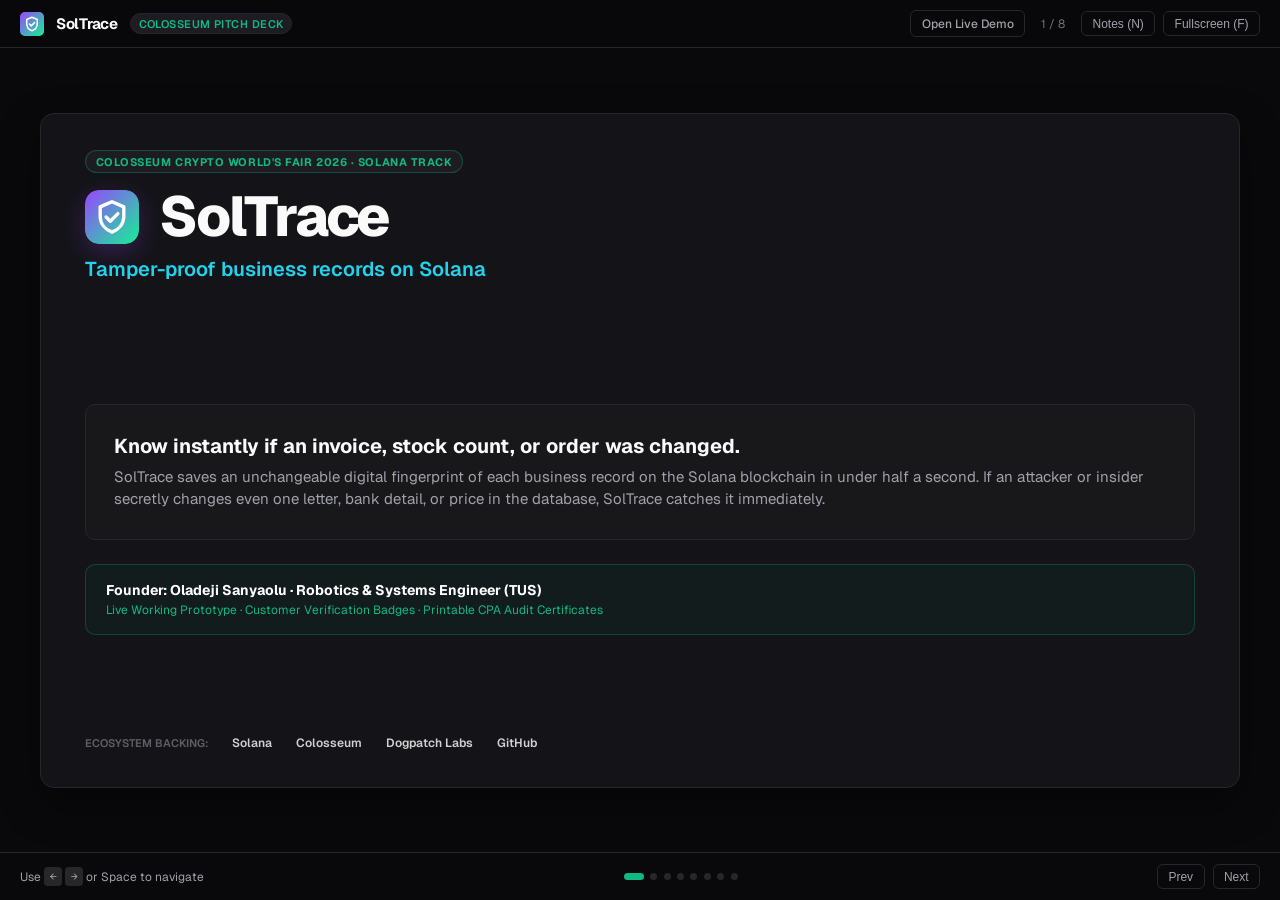
==== commit 9d5702d4: "feat(branding): add official SolTrace logo suite, Geist fonts, and brand mark in deck" ====
--- a/soltrace/static/presentation.html
+++ b/soltrace/static/presentation.html
@@ -408,7 +408,17 @@
   <!-- Top bar -->
   <header class="deck-topbar">
     <div class="brand-group">
-      <div class="brand-mark">S</div>
+      <svg class="brand-mark" viewBox="0 0 32 32" style="width:24px; height:24px; flex-shrink:0;" aria-hidden="true">
+        <defs>
+          <linearGradient id="deck-brand-grad" x1="0" y1="0" x2="1" y2="1">
+            <stop offset="0" stop-color="#9945FF"/>
+            <stop offset="1" stop-color="#14F195"/>
+          </linearGradient>
+        </defs>
+        <rect width="32" height="32" rx="8" fill="url(#deck-brand-grad)"/>
+        <path d="M16 7l7 3v5.5c0 4.5-3 8-7 9.5-4-1.5-7-5-7-9.5V10z" fill="none" stroke="#fff" stroke-width="2" stroke-linejoin="round"/>
+        <path d="M12.5 16l2.5 2.5 4.5-4.5" fill="none" stroke="#fff" stroke-width="2" stroke-linecap="round" stroke-linejoin="round"/>
+      </svg>
       <span class="brand-name">SolTrace</span>
       <span class="brand-tag">Colosseum Pitch Deck</span>
     </div>
@@ -427,8 +437,21 @@
     <section class="slide active" id="slide-1" data-title="Title Slide">
       <div class="slide-header">
         <span class="slide-eyebrow green">Colosseum Crypto World's Fair 2026 · Solana Track</span>
-        <h1 class="slide-title" style="font-size:3.5rem; letter-spacing:-0.04em;">SolTrace</h1>
-        <p class="slide-subtitle" style="font-size:1.25rem; font-weight:600; color:var(--cyan);">
+        <div style="display:flex; align-items:center; gap:1.25rem; margin-top:0.25rem;">
+          <svg viewBox="0 0 32 32" style="width:54px; height:54px; border-radius:14px; flex-shrink:0; box-shadow:0 8px 24px rgba(153, 69, 255, 0.25);" aria-hidden="true">
+            <defs>
+              <linearGradient id="s1-brand-grad" x1="0" y1="0" x2="1" y2="1">
+                <stop offset="0" stop-color="#9945FF"/>
+                <stop offset="1" stop-color="#14F195"/>
+              </linearGradient>
+            </defs>
+            <rect width="32" height="32" rx="8" fill="url(#s1-brand-grad)"/>
+            <path d="M16 7l7 3v5.5c0 4.5-3 8-7 9.5-4-1.5-7-5-7-9.5V10z" fill="none" stroke="#fff" stroke-width="2" stroke-linejoin="round"/>
+            <path d="M12.5 16l2.5 2.5 4.5-4.5" fill="none" stroke="#fff" stroke-width="2" stroke-linecap="round" stroke-linejoin="round"/>
+          </svg>
+          <h1 class="slide-title" style="font-size:3.5rem; letter-spacing:-0.04em; margin-bottom:0;">SolTrace</h1>
+        </div>
+        <p class="slide-subtitle" style="font-size:1.25rem; font-weight:600; color:var(--cyan); margin-top:0.4rem;">
           Tamper-proof business records on Solana
         </p>
       </div>
